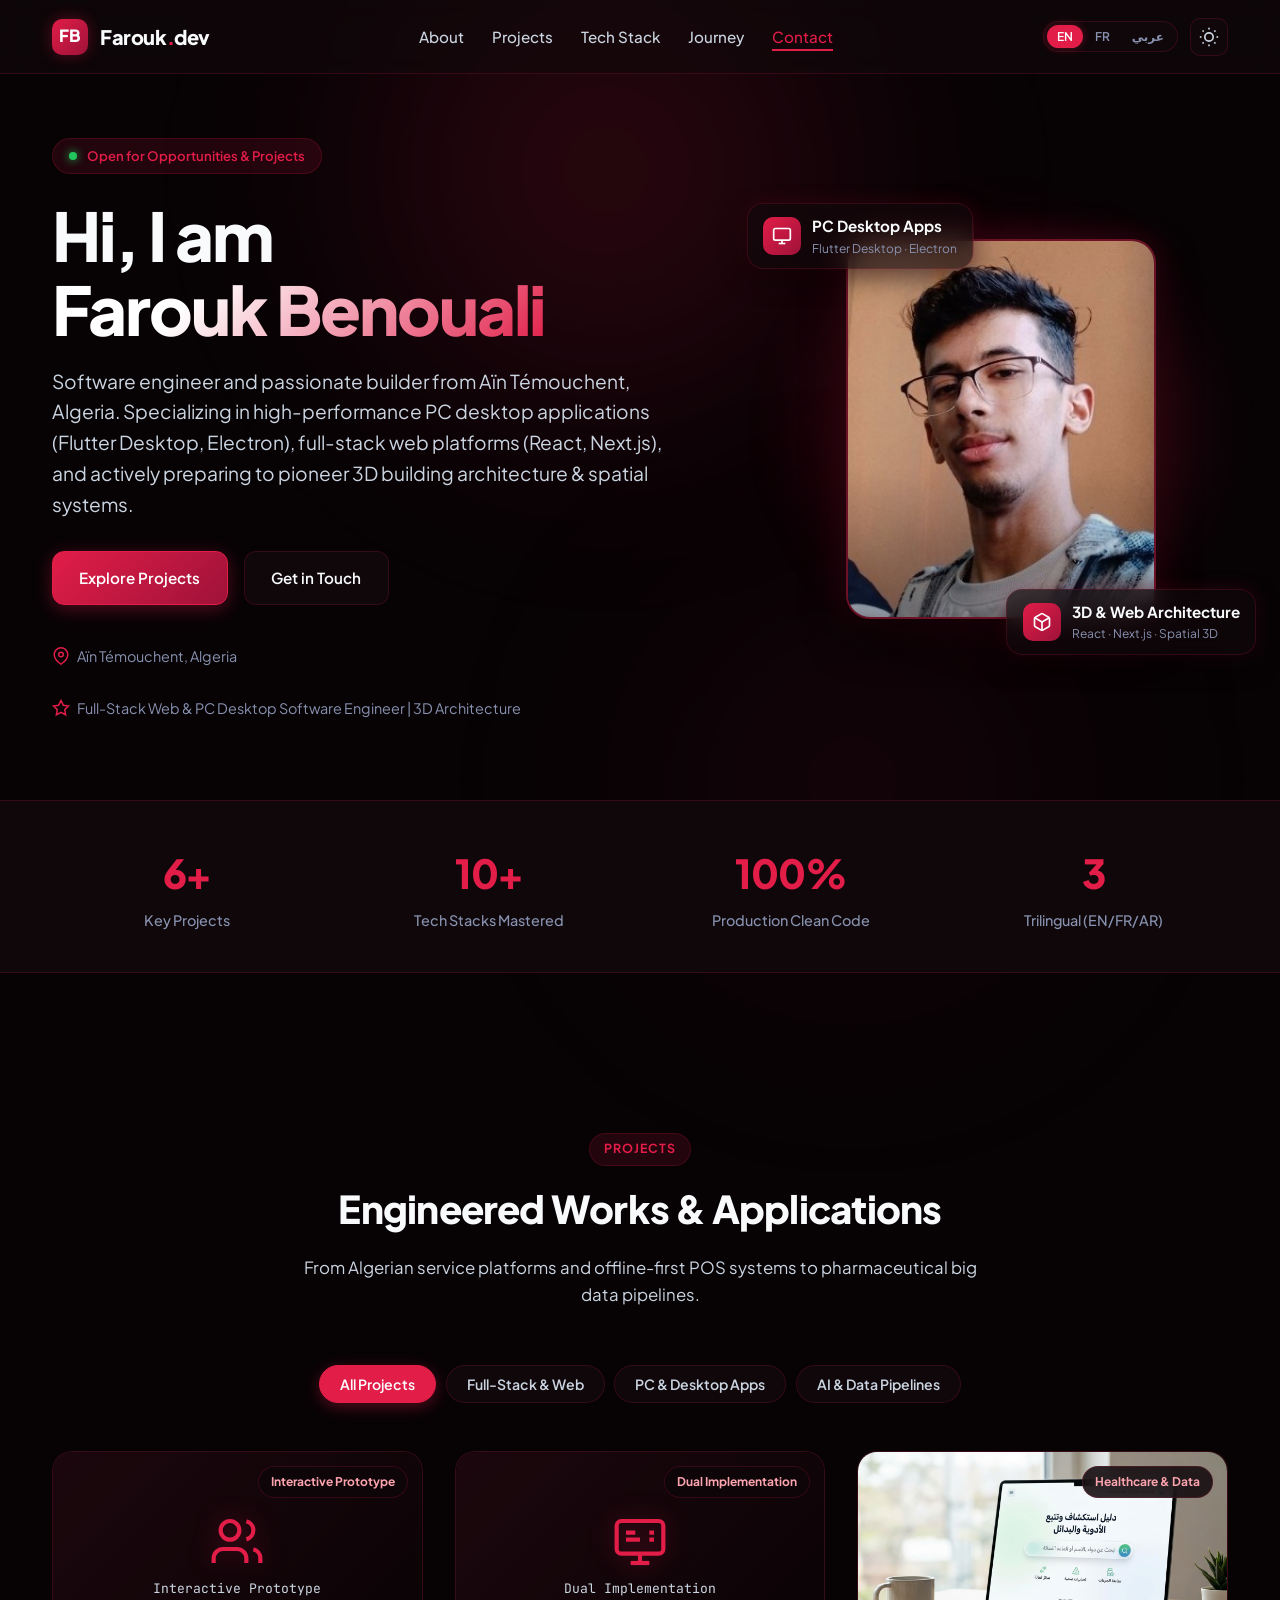
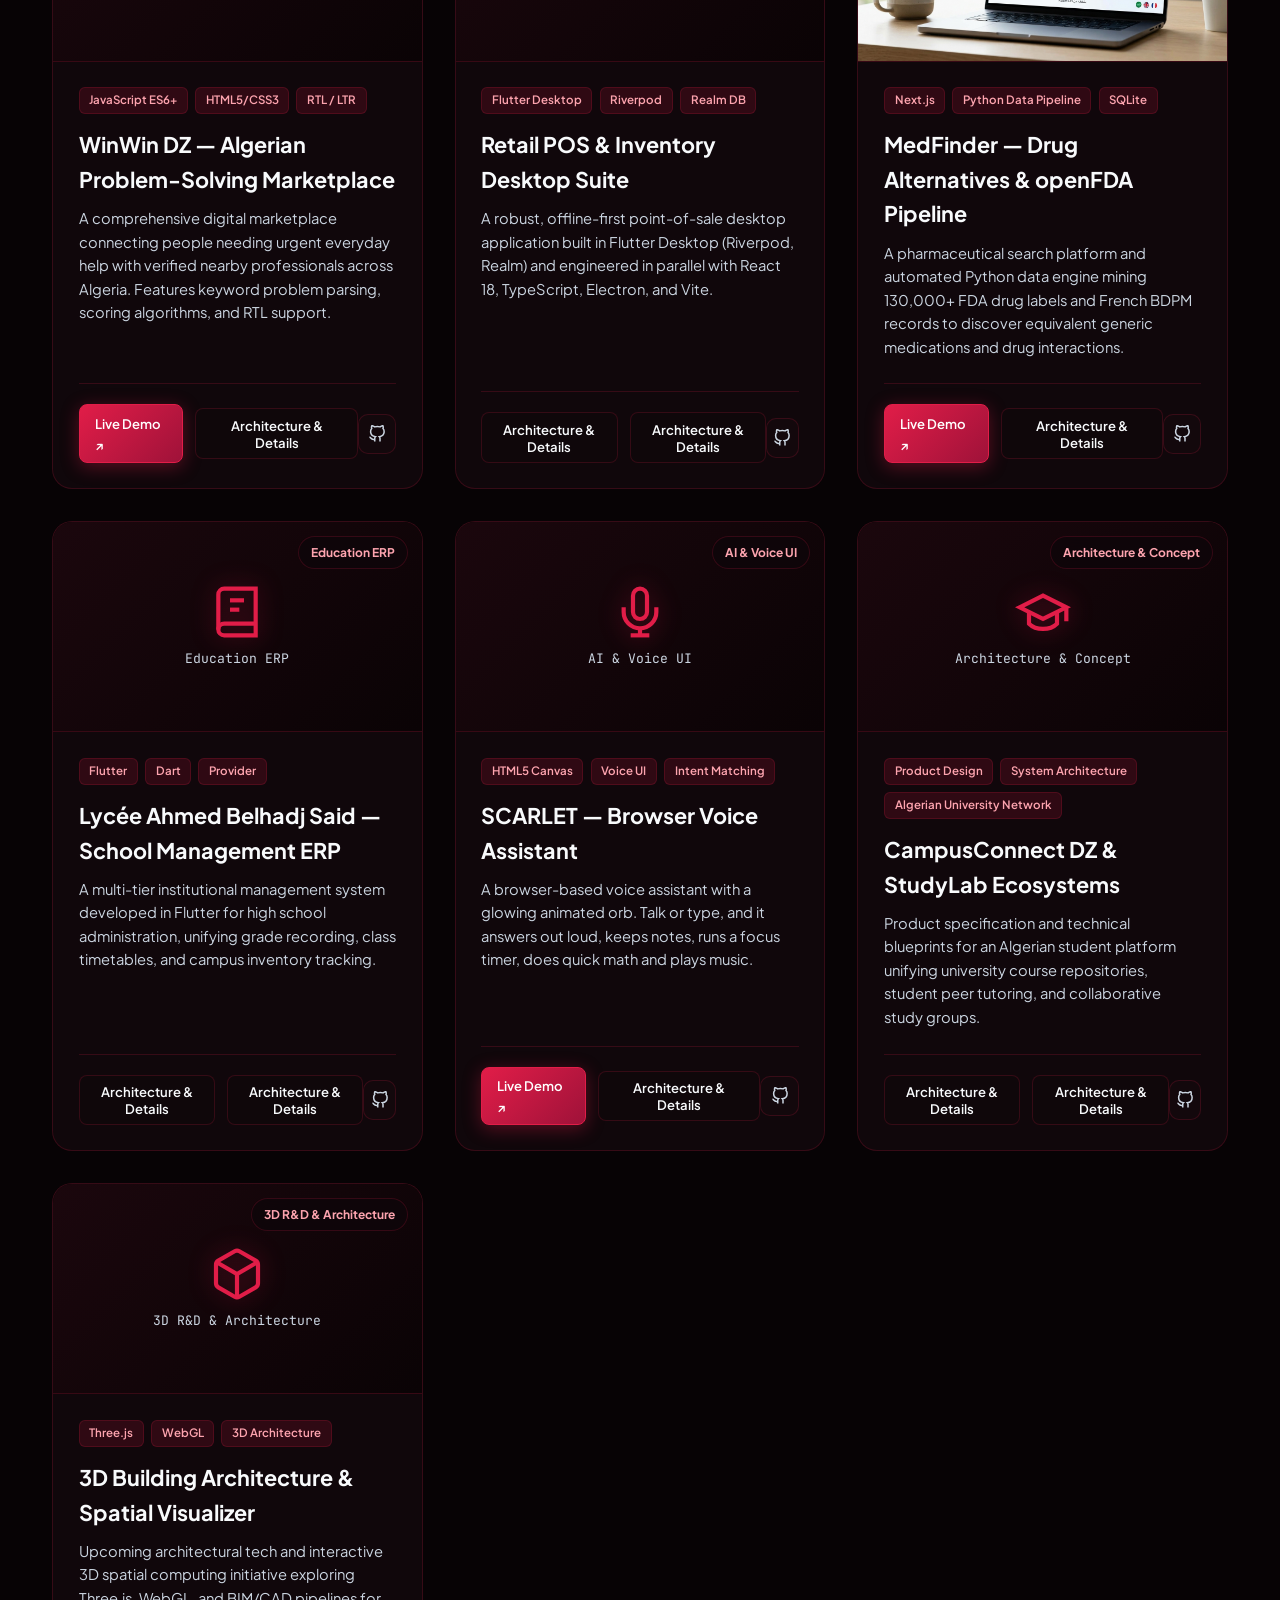
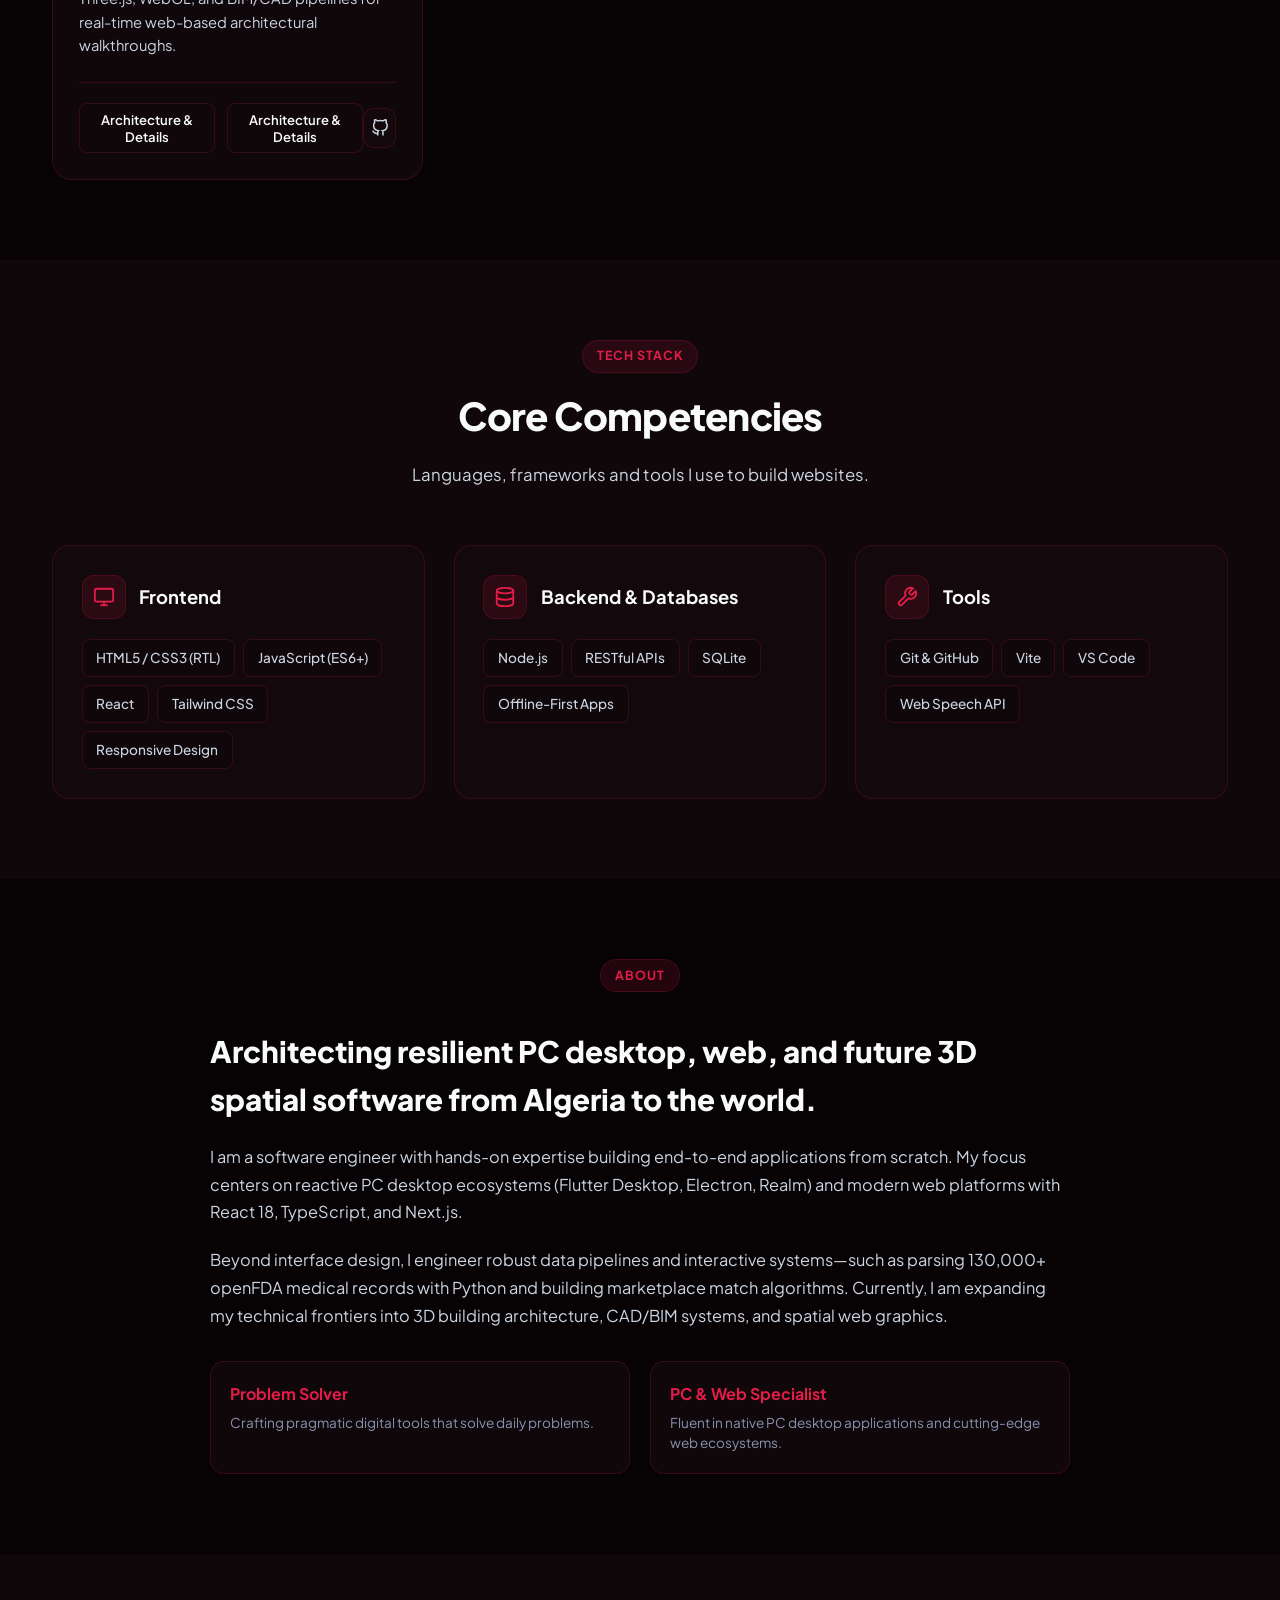
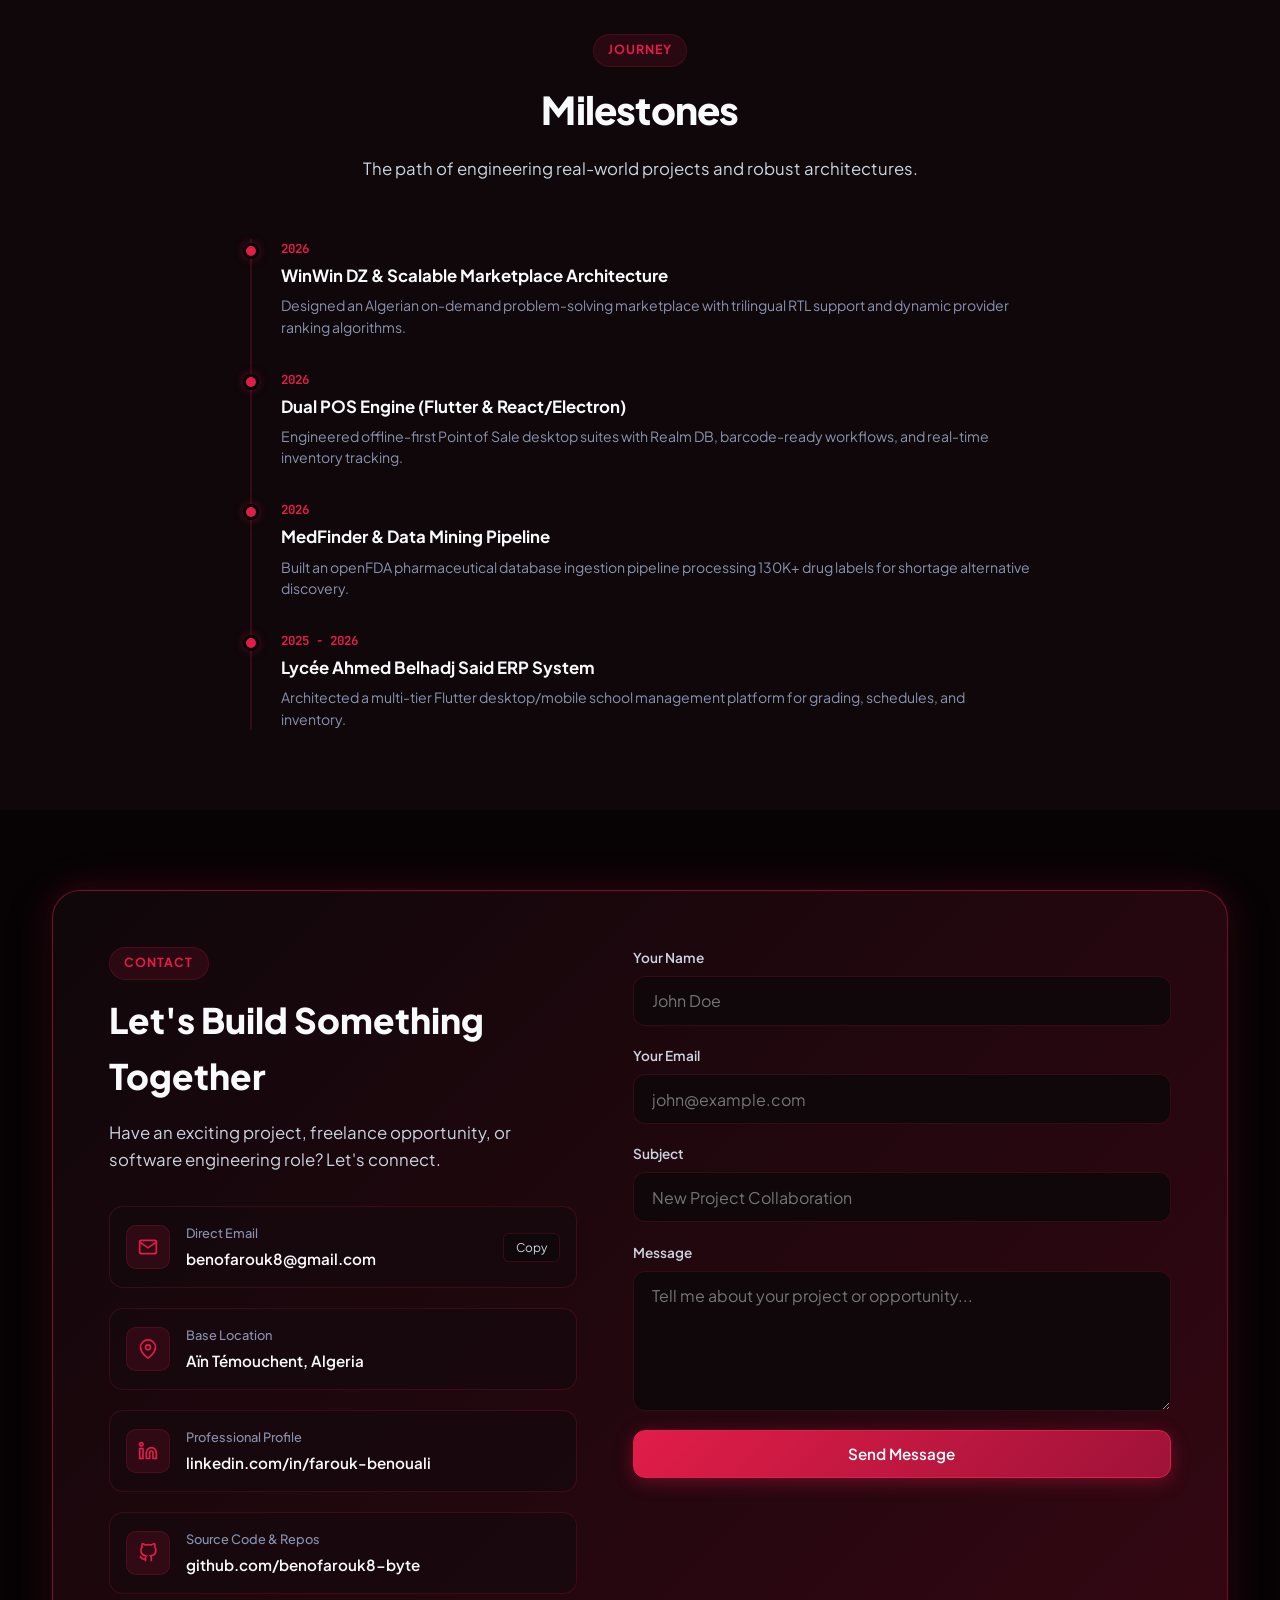
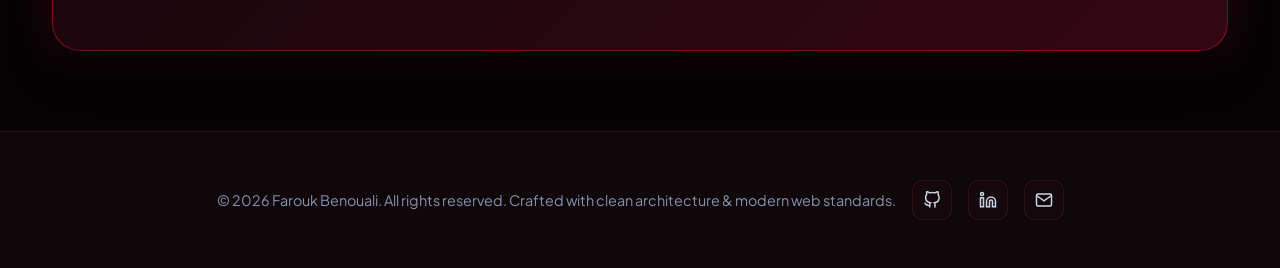
==== index.html @ 37d9459a "first commit" ====
<!DOCTYPE html>
<html lang="en" dir="ltr" data-theme="dark">
<head>
  <meta charset="UTF-8">
  <meta name="viewport" content="width=device-width, initial-scale=1.0">
  <title>Farouk Benouali | Full-Stack Web & PC Desktop Software Engineer</title>
  <meta name="description" content="Portfolio of Farouk Benouali - Full-Stack Web Developer & PC Desktop Software Engineer from Aïn Témouchent, Algeria. Specializing in Web platforms, PC Desktop Applications, and 3D Building Architecture.">
  <meta name="keywords" content="Farouk Benouali, Software Engineer, Web Developer, Desktop Apps, 3D Architecture, React, Next.js, Flutter Desktop, Algeria, Portfolio">
  <meta name="author" content="Farouk Benouali">
  
  <!-- Favicon -->
  <link rel="icon" href="data:image/svg+xml,<svg xmlns='http://www.w3.org/2000/svg' viewBox='0 0 100 100'><rect width='100' height='100' rx='25' fill='%23e11d48'/><text x='50%' y='62%' font-size='50' font-weight='800' fill='white' text-anchor='middle' font-family='sans-serif'>FB</text></svg>">
  
  <!-- CSS Stylesheet -->
  <link rel="stylesheet" href="styles.css">
</head>
<body>

  <!-- Navigation Header -->
  <header class="header">
    <div class="container nav-container">
      <a href="#" class="logo" aria-label="Farouk Benouali Home">
        <span class="logo-badge">FB</span>
        <span class="logo-name">Farouk<span>.</span>dev</span>
      </a>

      <!-- Desktop & Mobile Navigation Links -->
      <nav>
        <ul class="nav-links" id="navLinks">
          <li><a href="#about" class="nav-link" data-i18n="navAbout">About</a></li>
          <li><a href="#projects" class="nav-link" data-i18n="navProjects">Projects</a></li>
          <li><a href="#skills" class="nav-link" data-i18n="navSkills">Tech Stack</a></li>
          <li><a href="#timeline" class="nav-link" data-i18n="navTimeline">Journey</a></li>
          <li><a href="#contact" class="nav-link" data-i18n="navContact">Contact</a></li>
        </ul>
      </nav>

      <!-- Language & Theme Controls -->
      <div class="header-controls">
        <!-- Language Selector -->
        <div class="lang-selector" aria-label="Select Language">
          <button class="lang-btn active" data-lang="en">EN</button>
          <button class="lang-btn" data-lang="fr">FR</button>
          <button class="lang-btn" data-lang="ar">عربي</button>
        </div>

        <!-- Dark / Light Theme Toggle -->
        <button class="theme-toggle-btn" id="themeToggleBtn" aria-label="Toggle Theme" title="Toggle Dark/Light Mode">
          <!-- Populated by JS -->
        </button>

        <!-- Mobile Menu Toggle Button -->
        <button class="mobile-menu-btn" id="mobileMenuBtn" aria-label="Open Mobile Menu">
          <span></span>
          <span></span>
          <span></span>
        </button>
      </div>
    </div>
  </header>

  <!-- Hero Section -->
  <section class="hero-section" id="hero">
    <div class="container hero-grid">
      <!-- Left Content -->
      <div class="hero-content">
        <div class="hero-badge-container">
          <span class="pulse-dot"></span>
          <span data-i18n="openToWork">Open for Opportunities & Projects</span>
        </div>

        <h1 class="hero-title">
          <span data-i18n="heroGreeting">Hi, I am</span><br>
          <span class="gradient-text">Farouk Benouali</span>
        </h1>

        <p class="hero-subtitle" data-i18n="heroDescription">
          Software engineer and passionate builder from Aïn Témouchent, Algeria. Specializing in high-performance Flutter desktop/mobile applications, full-stack React/Next.js systems, and data-driven solutions.
        </p>

        <div class="hero-actions">
          <a href="#projects" class="btn btn-primary" data-i18n="exploreProjects">
            Explore Projects
            <svg width="18" height="18" viewBox="0 0 24 24" fill="none" stroke="currentColor" stroke-width="2"><line x1="5" y1="12" x2="19" y2="12"></line><polyline points="12 5 19 12 12 19"></polyline></svg>
          </a>
          <a href="#contact" class="btn btn-secondary" data-i18n="getInTouch">
            Get in Touch
          </a>
        </div>

        <div class="hero-meta">
          <div class="meta-item">
            <svg width="18" height="18" viewBox="0 0 24 24" fill="none" stroke="currentColor" stroke-width="2"><path d="M21 10c0 7-9 13-9 13s-9-6-9-13a9 9 0 0 1 18 0z"></path><circle cx="12" cy="10" r="3"></circle></svg>
            <span data-i18n="location">Aïn Témouchent, Algeria</span>
          </div>
          <div class="meta-item">
            <svg width="18" height="18" viewBox="0 0 24 24" fill="none" stroke="currentColor" stroke-width="2"><polygon points="12 2 15.09 8.26 22 9.27 17 14.14 18.18 21.02 12 17.77 5.82 21.02 7 14.14 2 9.27 8.91 8.26 12 2"></polygon></svg>
            <span data-i18n="roleTitle">Full-Stack & Flutter Software Developer</span>
          </div>
        </div>
      </div>

      <!-- Right Visual (Portrait & Floating Badges) -->
      <div class="hero-visual">
        <div class="photo-glow"></div>
        <div class="photo-wrapper">
          <img src="assets/farouk.jpg" alt="Farouk Benouali" width="320" height="400">
        </div>

        <!-- Floating Badge Top -->
        <div class="floating-badge badge-top">
          <div class="badge-icon">
            <svg width="20" height="20" viewBox="0 0 24 24" fill="none" stroke="currentColor" stroke-width="2"><rect x="2" y="3" width="20" height="14" rx="2"/><line x1="8" y1="21" x2="16" y2="21"/><line x1="12" y1="17" x2="12" y2="21"/></svg>
          </div>
          <div class="badge-info">
            <h4>PC Desktop Apps</h4>
            <p>Flutter Desktop · Electron</p>
          </div>
        </div>

        <!-- Floating Badge Bottom -->
        <div class="floating-badge badge-bottom">
          <div class="badge-icon">
            <svg width="20" height="20" viewBox="0 0 24 24" fill="none" stroke="currentColor" stroke-width="2"><path d="M21 16V8a2 2 0 0 0-1-1.73l-7-4a2 2 0 0 0-2 0l-7 4A2 2 0 0 0 3 8v8a2 2 0 0 0 1 1.73l7 4a2 2 0 0 0 2 0l7-4A2 2 0 0 0 21 16z"></path><polyline points="3.27 6.96 12 12.01 20.73 6.96"></polyline><line x1="12" y1="22.08" x2="12" y2="12"></line></svg>
          </div>
          <div class="badge-info">
            <h4>3D & Web Architecture</h4>
            <p>React · Next.js · Spatial 3D</p>
          </div>
        </div>
      </div>
    </div>
  </section>

  <!-- Key Metrics / Stats Strip -->
  <section class="stats-section">
    <div class="container stats-grid">
      <div class="stat-item">
        <h3>6+</h3>
        <p data-i18n="statsProjects">Key Projects</p>
      </div>
      <div class="stat-item">
        <h3>10+</h3>
        <p data-i18n="statsStack">Tech Stacks Mastered</p>
      </div>
      <div class="stat-item">
        <h3>100%</h3>
        <p data-i18n="statsCode">Production Clean Code</p>
      </div>
      <div class="stat-item">
        <h3>3</h3>
        <p data-i18n="statsLang">Trilingual (EN/FR/AR)</p>
      </div>
    </div>
  </section>

  <!-- Featured Projects Section -->
  <section class="section" id="projects">
    <div class="container">
      <div class="section-header">
        <span class="section-tag" data-i18n="navProjects">Projects</span>
        <h2 class="section-title">Engineered Works & Applications</h2>
        <p class="section-desc">From Algerian service platforms and offline-first POS systems to pharmaceutical big data pipelines.</p>
      </div>

      <!-- Filter Controls -->
      <div class="projects-filter-bar">
        <button class="filter-btn active" data-filter="all" data-i18n="filterAll">All Projects</button>
        <button class="filter-btn" data-filter="fullstack" data-i18n="filterFullStack">Full-Stack & Web</button>
        <button class="filter-btn" data-filter="flutter" data-i18n="filterFlutter">PC & Desktop Apps</button>
        <button class="filter-btn" data-filter="data" data-i18n="filterDataAI">AI & Data Pipelines</button>
      </div>

      <!-- Projects Grid (Injected via JS) -->
      <div class="projects-grid" id="projectsContainer">
        <!-- Rendered by script.js -->
      </div>
    </div>
  </section>

  <!-- Core Competencies & Skills -->
  <section class="section" id="skills" style="background: var(--bg-surface);">
    <div class="container">
      <div class="section-header">
        <span class="section-tag" data-i18n="navSkills">Tech Stack</span>
        <h2 class="section-title" data-i18n="skillsTitle">Core Competencies</h2>
        <p class="section-desc" data-i18n="skillsSubtitle">Technologies, frameworks, and architecture patterns I work with daily.</p>
      </div>

      <div class="skills-grid">
        <!-- Category 1: Frontend & 3D Web -->
        <div class="skill-category-card">
          <div class="skill-cat-header">
            <div class="skill-cat-icon">
              <svg width="22" height="22" viewBox="0 0 24 24" fill="none" stroke="currentColor" stroke-width="2"><rect x="2" y="3" width="20" height="14" rx="2"/><line x1="8" y1="21" x2="16" y2="21"/><line x1="12" y1="17" x2="12" y2="21"/></svg>
            </div>
            <h3 class="skill-cat-title" data-i18n="catFrontend">Frontend</h3>
          </div>
          <div class="skill-list">
            <span class="skill-pill">HTML5 / CSS3 (RTL)</span>
            <span class="skill-pill">JavaScript (ES6+)</span>
            <span class="skill-pill">React</span>
            <span class="skill-pill">Tailwind CSS</span>
            <span class="skill-pill">Responsive Design</span>
          </div>
        </div>

        <!-- Category 2: Backend & Databases -->
        <div class="skill-category-card">
          <div class="skill-cat-header">
            <div class="skill-cat-icon">
              <svg width="22" height="22" viewBox="0 0 24 24" fill="none" stroke="currentColor" stroke-width="2"><ellipse cx="12" cy="5" rx="9" ry="3"/><path d="M21 12c0 1.66-4 3-9 3s-9-1.34-9-3"/><path d="M3 5v14c0 1.66 4 3 9 3s9-1.34 9-3V5"/></svg>
            </div>
            <h3 class="skill-cat-title" data-i18n="catBackend">Backend & Databases</h3>
          </div>
          <div class="skill-list">
            <span class="skill-pill">Node.js</span>
            <span class="skill-pill">RESTful APIs</span>
            <span class="skill-pill">SQLite</span>
            <span class="skill-pill">Offline-First Apps</span>
          </div>
        </div>

        <!-- Category 4: Tools & Engineering -->
        <div class="skill-category-card">
          <div class="skill-cat-header">
            <div class="skill-cat-icon">
              <svg width="22" height="22" viewBox="0 0 24 24" fill="none" stroke="currentColor" stroke-width="2"><path d="M14.7 6.3a1 1 0 0 0 0 1.4l1.6 1.6a1 1 0 0 0 1.4 0l3.77-3.77a6 6 0 0 1-7.94 7.94l-6.91 6.91a2.12 2.12 0 0 1-3-3l6.91-6.91a6 6 0 0 1 7.94-7.94l-3.76 3.76z"/></svg>
            </div>
            <h3 class="skill-cat-title" data-i18n="catTools">Tools & DevOps</h3>
          </div>
          <div class="skill-list">
            <span class="skill-pill">Git & GitHub</span>
            <span class="skill-pill">Vite</span>
            <span class="skill-pill">VS Code</span>
            <span class="skill-pill">Web Speech API</span>
          </div>
        </div>
      </div>
    </div>
  </section>

  <!-- Journey / Timeline Section -->
  <section class="section" id="about">
    <div class="container">
      <div class="section-header">
        <span class="section-tag" data-i18n="navAbout">About</span>
      </div>
      <div class="about-text about-solo">
          <h3 data-i18n="aboutHeading">Architecting resilient desktop, mobile, and web software from Algeria to the world.</h3>
          <p data-i18n="aboutP1">
            I am a software engineer with hands-on expertise building end-to-end applications from scratch. My work spans reactive mobile and desktop ecosystems in Flutter (Riverpod, Sqflite, Realm) to modern web platforms with React 18, TypeScript, Electron, and Next.js.
          </p>
          <p data-i18n="aboutP2">
            Beyond interface design, I engineer data pipelines—such as parsing 130,000+ openFDA medical records with Python and building custom algorithmic match-scoring systems for marketplace platforms like WinWin DZ.
          </p>
          <div class="about-highlights">
            <div class="highlight-box">
              <h4 data-i18n="aboutH1Title">Problem Solver</h4>
              <p data-i18n="aboutH1Desc">Crafting pragmatic digital tools that solve daily problems.</p>
            </div>
            <div class="highlight-box">
              <h4 data-i18n="aboutH2Title">Dual-Engine Mindset</h4>
              <p data-i18n="aboutH2Desc">Fluent in both native Flutter desktop apps and web ecosystems.</p>
            </div>
          </div>
        </div>
    </div>
  </section>

  <section class="section" id="timeline" style="background: var(--bg-surface);">
    <div class="container">
      <div class="section-header">
        <span class="section-tag" data-i18n="navTimeline">Journey</span>
        <h2 class="section-title" data-i18n="timelineTitle">Milestones & Projects</h2>
        <p class="section-desc" data-i18n="timelineSubtitle">The path of engineering real-world projects and robust architectures.</p>
      </div>
      <div class="timeline">
          <div class="timeline-item">
            <div class="timeline-dot"></div>
            <div class="timeline-year" data-i18n="t1Year">2026</div>
            <h4 class="timeline-title" data-i18n="t1Title">WinWin DZ & Scalable Marketplace Architecture</h4>
            <p class="timeline-desc" data-i18n="t1Desc">Designed an Algerian on-demand problem-solving marketplace with trilingual RTL support and dynamic provider ranking algorithms.</p>
          </div>

          <div class="timeline-item">
            <div class="timeline-dot"></div>
            <div class="timeline-year" data-i18n="t2Year">2026</div>
            <h4 class="timeline-title" data-i18n="t2Title">Dual POS Engine (Flutter & React/Electron)</h4>
            <p class="timeline-desc" data-i18n="t2Desc">Engineered offline-first Point of Sale desktop suites with Realm DB, barcode-ready workflows, and real-time inventory tracking.</p>
          </div>

          <div class="timeline-item">
            <div class="timeline-dot"></div>
            <div class="timeline-year" data-i18n="t3Year">2026</div>
            <h4 class="timeline-title" data-i18n="t3Title">MedFinder & Data Mining Pipeline</h4>
            <p class="timeline-desc" data-i18n="t3Desc">Built an openFDA pharmaceutical database ingestion pipeline processing 130K+ drug labels for shortage alternative discovery.</p>
          </div>

          <div class="timeline-item">
            <div class="timeline-dot"></div>
            <div class="timeline-year" data-i18n="t4Year">2025 - 2026</div>
            <h4 class="timeline-title" data-i18n="t4Title">Lycée Ahmed Belhadj Said ERP System</h4>
            <p class="timeline-desc" data-i18n="t4Desc">Architected a multi-tier Flutter desktop/mobile school management platform for grading, schedules, and inventory.</p>
          </div>
        </div>
    </div>
  </section>

  <!-- Contact Section -->
  <section class="section" id="contact">
    <div class="container">
      <div class="contact-card">
        <!-- Contact Info Left -->
        <div class="contact-info">
          <span class="section-tag" data-i18n="navContact">Contact</span>
          <h3 data-i18n="contactTitle">Let's Build Something Together</h3>
          <p data-i18n="contactSubtitle">Have an exciting project, freelance opportunity, or software engineering role? Let's connect.</p>

          <div class="contact-methods">
            <!-- Email -->
            <div class="contact-method-item">
              <div class="contact-icon">
                <svg width="20" height="20" viewBox="0 0 24 24" fill="none" stroke="currentColor" stroke-width="2"><path d="M4 4h16c1.1 0 2 .9 2 2v12c0 1.1-.9 2-2 2H4c-1.1 0-2-.9-2-2V6c0-1.1.9-2 2-2z"></path><polyline points="22,6 12,13 2,6"></polyline></svg>
              </div>
              <div class="contact-detail">
                <h5 data-i18n="contactEmailLabel">Direct Email</h5>
                <a href="mailto:benofarouk8@gmail.com">benofarouk8@gmail.com</a>
              </div>
              <button class="copy-btn" onclick="copyToClipboard('benofarouk8@gmail.com')" data-i18n="copyBtn">Copy</button>
            </div>

            <!-- Location -->
            <div class="contact-method-item">
              <div class="contact-icon">
                <svg width="20" height="20" viewBox="0 0 24 24" fill="none" stroke="currentColor" stroke-width="2"><path d="M21 10c0 7-9 13-9 13s-9-6-9-13a9 9 0 0 1 18 0z"></path><circle cx="12" cy="10" r="3"></circle></svg>
              </div>
              <div class="contact-detail">
                <h5 data-i18n="contactLocationLabel">Base Location</h5>
                <span data-i18n="location">Aïn Témouchent, Algeria</span>
              </div>
            </div>

            <!-- LinkedIn -->
            <div class="contact-method-item">
              <div class="contact-icon">
                <svg width="20" height="20" viewBox="0 0 24 24" fill="none" stroke="currentColor" stroke-width="2"><path d="M16 8a6 6 0 0 1 6 6v7h-4v-7a2 2 0 0 0-2-2 2 2 0 0 0-2 2v7h-4v-7a6 6 0 0 1 6-6z"></path><rect x="2" y="9" width="4" height="12"></rect><circle cx="4" cy="4" r="2"></circle></svg>
              </div>
              <div class="contact-detail">
                <h5 data-i18n="contactLinkedInLabel">Professional Profile</h5>
                <a href="https://www.linkedin.com/in/farouk-benouali-151a0231b/" target="_blank" rel="noopener noreferrer">linkedin.com/in/farouk-benouali</a>
              </div>
            </div>

            <!-- GitHub -->
            <div class="contact-method-item">
              <div class="contact-icon">
                <svg width="20" height="20" viewBox="0 0 24 24" fill="none" stroke="currentColor" stroke-width="2"><path d="M9 19c-5 1.5-5-2.5-7-3m14 6v-3.87a3.37 3.37 0 0 0-.94-2.61c3.14-.35 6.44-1.54 6.44-7A5.44 5.44 0 0 0 20 4.77 5.07 5.07 0 0 0 19.91 1S18.73.65 16 2.48a13.38 13.38 0 0 0-7 0C6.27.65 5.09 1 5.09 1A5.07 5.07 0 0 0 5 4.77a5.44 5.44 0 0 0-1.5 3.78c0 5.42 3.3 6.61 6.44 7A3.37 3.37 0 0 0 9 18.13V22"></path></svg>
              </div>
              <div class="contact-detail">
                <h5 data-i18n="contactGitHubLabel">Source Code & Repos</h5>
                <a href="https://github.com/benofarouk8-byte" target="_blank" rel="noopener noreferrer">github.com/benofarouk8-byte</a>
              </div>
            </div>
          </div>
        </div>

        <!-- Contact Form Right -->
        <form class="contact-form" id="contactForm">
          <div class="form-group">
            <label for="nameInput" data-i18n="formName">Your Name</label>
            <input type="text" id="nameInput" class="form-control" placeholder="John Doe" required>
          </div>
          <div class="form-group">
            <label for="emailInput" data-i18n="formEmail">Your Email</label>
            <input type="email" id="emailInput" class="form-control" placeholder="john@example.com" required>
          </div>
          <div class="form-group">
            <label for="subjectInput" data-i18n="formSubject">Subject</label>
            <input type="text" id="subjectInput" class="form-control" placeholder="New Project Collaboration" required>
          </div>
          <div class="form-group">
            <label for="messageInput" data-i18n="formMessage">Message</label>
            <textarea id="messageInput" class="form-control" placeholder="Tell me about your project or opportunity..." required></textarea>
          </div>
          <button type="submit" class="btn btn-primary" data-i18n="formSend">Send Message</button>
          <p class="form-note" id="formNote" role="status" hidden></p>
        </form>
      </div>
    </div>
  </section>

  <!-- Footer -->
  <footer class="footer">
    <div class="container footer-content">
      <p>© 2026 Farouk Benouali. All rights reserved. Crafted with clean architecture & modern web standards.</p>
      <div class="footer-socials">
        <a href="https://github.com/benofarouk8-byte" target="_blank" rel="noopener noreferrer" class="social-link" title="GitHub">
          <svg width="18" height="18" viewBox="0 0 24 24" fill="none" stroke="currentColor" stroke-width="2"><path d="M9 19c-5 1.5-5-2.5-7-3m14 6v-3.87a3.37 3.37 0 0 0-.94-2.61c3.14-.35 6.44-1.54 6.44-7A5.44 5.44 0 0 0 20 4.77 5.07 5.07 0 0 0 19.91 1S18.73.65 16 2.48a13.38 13.38 0 0 0-7 0C6.27.65 5.09 1 5.09 1A5.07 5.07 0 0 0 5 4.77a5.44 5.44 0 0 0-1.5 3.78c0 5.42 3.3 6.61 6.44 7A3.37 3.37 0 0 0 9 18.13V22"></path></svg>
        </a>
        <a href="https://www.linkedin.com/in/farouk-benouali-151a0231b/" target="_blank" rel="noopener noreferrer" class="social-link" title="LinkedIn">
          <svg width="18" height="18" viewBox="0 0 24 24" fill="none" stroke="currentColor" stroke-width="2"><path d="M16 8a6 6 0 0 1 6 6v7h-4v-7a2 2 0 0 0-2-2 2 2 0 0 0-2 2v7h-4v-7a6 6 0 0 1 6-6z"></path><rect x="2" y="9" width="4" height="12"></rect><circle cx="4" cy="4" r="2"></circle></svg>
        </a>
        <a href="mailto:benofarouk8@gmail.com" class="social-link" title="Email Farouk">
          <svg width="18" height="18" viewBox="0 0 24 24" fill="none" stroke="currentColor" stroke-width="2"><path d="M4 4h16c1.1 0 2 .9 2 2v12c0 1.1-.9 2-2 2H4c-1.1 0-2-.9-2-2V6c0-1.1.9-2 2-2z"></path><polyline points="22,6 12,13 2,6"></polyline></svg>
        </a>
      </div>
    </div>
  </footer>

  <!-- Project Details Modal Dialog -->
  <div class="modal-overlay" id="projectModal" role="dialog" aria-modal="true" aria-labelledby="modalProjectTitle">
    <div class="modal-card">
      <button class="modal-close-btn" id="modalCloseBtn" aria-label="Close dialog">
        <svg width="18" height="18" viewBox="0 0 24 24" fill="none" stroke="currentColor" stroke-width="2.5"><line x1="18" y1="6" x2="6" y2="18"></line><line x1="6" y1="6" x2="18" y2="18"></line></svg>
      </button>
      <div class="modal-content" id="modalBody">
        <!-- Injected via script.js -->
      </div>
    </div>
  </div>

  <!-- Toast Notification -->
  <div class="toast-notice" id="toastNotice" role="alert">
    <svg width="18" height="18" viewBox="0 0 24 24" fill="none" stroke="currentColor" stroke-width="2"><polyline points="20 6 9 17 4 12"/></svg>
    <span>Email copied to clipboard!</span>
  </div>

  <!-- JavaScript -->
  <script src="script.js"></script>
</body>
</html>
---- styles.css ----
/* ==========================================================================
   FAROUK BENOUALI - PORTFOLIO STYLES
   Theme: Obsidian Black & Deep Crimson Red with Light/Dark Mode & RTL Support
   ========================================================================== */

@import url('https://fonts.googleapis.com/css2?family=Cairo:wght@400;600;700;800;900&family=Plus+Jakarta+Sans:wght@300;400;500;600;700;800&family=JetBrains+Mono:wght@400;500;600&display=swap');

:root {
  /* Dark Theme (Default) */
  --bg-base: #070305;
  --bg-surface: #0f070a;
  --bg-card: rgba(22, 10, 15, 0.72);
  --bg-card-hover: rgba(32, 14, 21, 0.88);
  --bg-glass: rgba(18, 8, 12, 0.65);
  
  --primary-red: #e11d48;        /* Vivid crimson red */
  --deep-red: #9f1239;           /* Deep scarlet */
  --dark-red: #500719;           /* Shadow wine */
  --crimson-glow: rgba(225, 29, 72, 0.35);
  --crimson-subtle: rgba(225, 29, 72, 0.12);
  
  --border-subtle: rgba(225, 29, 72, 0.18);
  --border-hover: rgba(225, 29, 72, 0.45);
  --border-active: #e11d48;
  
  --text-main: #f8fafc;
  --text-sub: #cbd5e1;
  --text-muted: #8892b0;
  
  --badge-bg: rgba(225, 29, 72, 0.15);
  --badge-text: #fda4af;
  
  --shadow-sm: 0 4px 12px rgba(0, 0, 0, 0.4);
  --shadow-md: 0 10px 25px rgba(0, 0, 0, 0.5), 0 0 20px rgba(225, 29, 72, 0.15);
  --shadow-lg: 0 20px 40px rgba(0, 0, 0, 0.7), 0 0 35px rgba(225, 29, 72, 0.25);
  
  --font-sans: 'Plus Jakarta Sans', system-ui, -apple-system, sans-serif;
  --font-arabic: 'Cairo', system-ui, -apple-system, sans-serif;
  --font-mono: 'JetBrains Mono', monospace;

  --nav-height: 74px;
  --transition-smooth: all 0.3s cubic-bezier(0.16, 1, 0.3, 1);
}

[data-theme="light"] {
  --bg-base: #faf5f6;
  --bg-surface: #f1e4e8;
  --bg-card: #ffffff;
  --bg-card-hover: #fff8f9;
  --bg-glass: rgba(255, 255, 255, 0.85);
  
  --primary-red: #be123c;
  --deep-red: #881337;
  --dark-red: #4c0519;
  --crimson-glow: rgba(190, 18, 60, 0.2);
  --crimson-subtle: rgba(190, 18, 60, 0.08);
  
  --border-subtle: rgba(190, 18, 60, 0.15);
  --border-hover: rgba(190, 18, 60, 0.35);
  --border-active: #be123c;
  
  --text-main: #0f172a;
  --text-sub: #334155;
  --text-muted: #64748b;
  
  --badge-bg: rgba(190, 18, 60, 0.1);
  --badge-text: #9f1239;
  
  --shadow-sm: 0 4px 12px rgba(190, 18, 60, 0.06);
  --shadow-md: 0 10px 25px rgba(190, 18, 60, 0.1), 0 0 15px rgba(190, 18, 60, 0.08);
  --shadow-lg: 0 20px 40px rgba(190, 18, 60, 0.15);
}

/* ==========================================================================
   GLOBAL RESET & BASE
   ========================================================================== */

*, *::before, *::after {
  box-sizing: border-box;
  margin: 0;
  padding: 0;
}

html {
  scroll-behavior: smooth;
  font-size: 16px;
}

body {
  font-family: var(--font-sans);
  background-color: var(--bg-base);
  color: var(--text-main);
  line-height: 1.6;
  min-height: 100vh;
  overflow-x: hidden;
  transition: background-color 0.35s ease, color 0.35s ease;
  position: relative;
}

/* RTL Typography Adjustment */
[dir="rtl"] body {
  font-family: var(--font-arabic);
}

/* Subtle Crimson Ambient Mesh */
body::before {
  content: "";
  position: fixed;
  top: -20%;
  left: 20%;
  width: 700px;
  height: 700px;
  background: radial-gradient(circle, var(--crimson-glow) 0%, transparent 70%);
  filter: blur(100px);
  z-index: -1;
  pointer-events: none;
  opacity: 0.6;
}

body::after {
  content: "";
  position: fixed;
  bottom: -20%;
  right: 10%;
  width: 600px;
  height: 600px;
  background: radial-gradient(circle, rgba(159, 18, 57, 0.25) 0%, transparent 70%);
  filter: blur(110px);
  z-index: -1;
  pointer-events: none;
  opacity: 0.5;
}

a {
  color: inherit;
  text-decoration: none;
}

button {
  font-family: inherit;
  cursor: pointer;
  border: none;
  background: none;
  outline: none;
}

img {
  max-width: 100%;
  display: block;
}

.container {
  max-width: 1240px;
  margin: 0 auto;
  padding: 0 1.5rem;
}

/* ==========================================================================
   HEADER & NAVBAR
   ========================================================================== */

.header {
  position: fixed;
  top: 0;
  left: 0;
  right: 0;
  height: var(--nav-height);
  background: var(--bg-glass);
  backdrop-filter: blur(16px);
  -webkit-backdrop-filter: blur(16px);
  border-bottom: 1px solid var(--border-subtle);
  z-index: 1000;
  display: flex;
  align-items: center;
  transition: var(--transition-smooth);
}

.header.scrolled {
  box-shadow: var(--shadow-sm);
  background: rgba(10, 4, 7, 0.88);
}
[data-theme="light"] .header.scrolled {
  background: rgba(255, 255, 255, 0.92);
}

.nav-container {
  display: flex;
  justify-content: space-between;
  align-items: center;
  width: 100%;
}

.logo {
  display: flex;
  align-items: center;
  gap: 0.75rem;
  font-weight: 800;
  font-size: 1.25rem;
  letter-spacing: -0.02em;
}

.logo-badge {
  display: inline-flex;
  align-items: center;
  justify-content: center;
  width: 36px;
  height: 36px;
  background: linear-gradient(135deg, var(--primary-red), var(--deep-red));
  color: #ffffff;
  border-radius: 10px;
  font-weight: 800;
  font-size: 1.05rem;
  box-shadow: 0 0 15px var(--crimson-glow);
}

.logo-name {
  color: var(--text-main);
}
.logo-name span {
  color: var(--primary-red);
}

.nav-links {
  display: flex;
  align-items: center;
  gap: 1.75rem;
  list-style: none;
}

.nav-link {
  color: var(--text-sub);
  font-size: 0.95rem;
  font-weight: 500;
  transition: color 0.2s ease;
  position: relative;
  padding: 0.35rem 0;
}

.nav-link:hover,
.nav-link.active {
  color: var(--primary-red);
}

.nav-link::after {
  content: "";
  position: absolute;
  bottom: 0;
  left: 0;
  width: 0;
  height: 2px;
  background: var(--primary-red);
  transition: width 0.3s ease;
}

.nav-link:hover::after,
.nav-link.active::after {
  width: 100%;
}

.header-controls {
  display: flex;
  align-items: center;
  gap: 0.75rem;
}

/* Language Switcher */
.lang-selector {
  display: flex;
  background: var(--bg-surface);
  border: 1px solid var(--border-subtle);
  border-radius: 9999px;
  padding: 3px;
  gap: 2px;
}

.lang-btn {
  padding: 4px 10px;
  border-radius: 9999px;
  font-size: 0.75rem;
  font-weight: 600;
  color: var(--text-muted);
  transition: var(--transition-smooth);
}

.lang-btn.active {
  background: var(--primary-red);
  color: #ffffff;
  box-shadow: 0 0 10px var(--crimson-glow);
}

/* Theme Toggle Button */
.theme-toggle-btn {
  width: 38px;
  height: 38px;
  border-radius: 10px;
  background: var(--bg-surface);
  border: 1px solid var(--border-subtle);
  display: flex;
  align-items: center;
  justify-content: center;
  color: var(--text-sub);
  transition: var(--transition-smooth);
}

.theme-toggle-btn:hover {
  border-color: var(--primary-red);
  color: var(--primary-red);
  transform: translateY(-1px);
}

/* Mobile Menu Toggle */
.mobile-menu-btn {
  display: none;
  flex-direction: column;
  gap: 5px;
  width: 38px;
  height: 38px;
  justify-content: center;
  align-items: center;
  border-radius: 8px;
  background: var(--bg-surface);
  border: 1px solid var(--border-subtle);
  color: var(--text-main);
}

.mobile-menu-btn span {
  width: 20px;
  height: 2px;
  background: var(--text-main);
  transition: var(--transition-smooth);
}

/* ==========================================================================
   HERO SECTION
   ========================================================================== */

.hero-section {
  padding-top: calc(var(--nav-height) + 4rem);
  padding-bottom: 5rem;
  position: relative;
}

.hero-grid {
  display: grid;
  grid-template-columns: 1.25fr 0.85fr;
  align-items: center;
  gap: 3.5rem;
}

.hero-badge-container {
  display: inline-flex;
  align-items: center;
  gap: 0.6rem;
  padding: 0.4rem 1rem;
  background: var(--crimson-subtle);
  border: 1px solid var(--border-subtle);
  border-radius: 9999px;
  font-size: 0.82rem;
  font-weight: 600;
  color: var(--primary-red);
  margin-bottom: 1.5rem;
}

.pulse-dot {
  width: 8px;
  height: 8px;
  border-radius: 50%;
  background-color: #22c55e;
  box-shadow: 0 0 10px #22c55e;
  animation: pulse-animation 2s infinite;
}

@keyframes pulse-animation {
  0% { transform: scale(0.95); box-shadow: 0 0 0 0 rgba(34, 197, 94, 0.7); }
  70% { transform: scale(1); box-shadow: 0 0 0 8px rgba(34, 197, 94, 0); }
  100% { transform: scale(0.95); box-shadow: 0 0 0 0 rgba(34, 197, 94, 0); }
}

.hero-title {
  font-size: clamp(2.5rem, 5.5vw, 4.2rem);
  font-weight: 800;
  line-height: 1.1;
  letter-spacing: -0.03em;
  margin-bottom: 1.25rem;
}

.hero-title .gradient-text {
  background: linear-gradient(135deg, #ffffff 30%, var(--primary-red) 100%);
  -webkit-background-clip: text;
  -webkit-text-fill-color: transparent;
}
[data-theme="light"] .hero-title .gradient-text {
  background: linear-gradient(135deg, #0f172a 30%, var(--primary-red) 100%);
  -webkit-background-clip: text;
  -webkit-text-fill-color: transparent;
}

.hero-title .accent-text {
  color: var(--primary-red);
}

.hero-subtitle {
  font-size: 1.2rem;
  color: var(--text-sub);
  margin-bottom: 2rem;
  max-width: 620px;
  line-height: 1.6;
}

.hero-actions {
  display: flex;
  align-items: center;
  flex-wrap: wrap;
  gap: 1rem;
  margin-bottom: 2.5rem;
}

.btn {
  display: inline-flex;
  align-items: center;
  justify-content: center;
  gap: 0.6rem;
  padding: 0.85rem 1.65rem;
  border-radius: 12px;
  font-weight: 600;
  font-size: 0.95rem;
  transition: var(--transition-smooth);
}

.btn-primary {
  background: linear-gradient(135deg, var(--primary-red), var(--deep-red));
  color: #ffffff;
  border: 1px solid var(--primary-red);
  box-shadow: 0 4px 18px var(--crimson-glow);
}

.btn-primary:hover {
  transform: translateY(-2px);
  box-shadow: 0 8px 25px var(--crimson-glow);
  background: linear-gradient(135deg, #f43f5e, var(--primary-red));
}

.btn-secondary {
  background: var(--bg-surface);
  color: var(--text-main);
  border: 1px solid var(--border-subtle);
}

.btn-secondary:hover {
  border-color: var(--primary-red);
  color: var(--primary-red);
  background: var(--bg-card);
  transform: translateY(-2px);
}

.hero-meta {
  display: flex;
  align-items: center;
  flex-wrap: wrap;
  gap: 1.8rem;
  font-size: 0.9rem;
  color: var(--text-muted);
}

.meta-item {
  display: flex;
  align-items: center;
  gap: 0.45rem;
}

.meta-item svg {
  color: var(--primary-red);
}

/* Hero Portrait Visual */
.hero-visual {
  position: relative;
  display: flex;
  justify-content: center;
  align-items: center;
  padding: 1.5rem;
}

.photo-wrapper {
  position: relative;
  width: 310px;
  height: 380px;
  border-radius: 24px;
  overflow: hidden;
  border: 2px solid var(--border-hover);
  box-shadow: var(--shadow-lg);
  background: var(--bg-surface);
  transition: var(--transition-smooth);
}

.photo-wrapper::before {
  content: "";
  position: absolute;
  inset: 0;
  background: linear-gradient(to top, rgba(7, 3, 5, 0.35) 0%, transparent 40%);
  z-index: 1;
  pointer-events: none;
}

.photo-wrapper img {
  width: 100%;
  height: 100%;
  object-fit: cover;
  object-position: center center;
  transition: transform 0.5s ease;
}

.photo-wrapper:hover img {
  transform: scale(1.03);
}

/* Ambient glow frame */
.photo-glow {
  position: absolute;
  inset: -10px;
  background: radial-gradient(circle at 50% 50%, var(--primary-red) 0%, transparent 70%);
  opacity: 0.45;
  filter: blur(28px);
  z-index: -1;
  border-radius: 36px;
  transition: var(--transition-smooth);
}

.hero-visual:hover .photo-glow {
  opacity: 0.65;
}

/* Floating Info Cards */
.floating-badge {
  position: absolute;
  background: var(--bg-glass);
  backdrop-filter: blur(14px);
  -webkit-backdrop-filter: blur(14px);
  border: 1px solid var(--border-subtle);
  border-radius: 16px;
  padding: 0.65rem 0.95rem;
  display: flex;
  align-items: center;
  gap: 0.7rem;
  box-shadow: var(--shadow-md);
  z-index: 5;
  animation: float 5s ease-in-out infinite;
}

.floating-badge.badge-top {
  top: -12px;
  left: -28px;
}

.floating-badge.badge-bottom {
  bottom: -12px;
  right: -28px;
  animation-delay: -2.5s;
}

@keyframes float {
  0%, 100% { transform: translateY(0); }
  50% { transform: translateY(-8px); }
}

.badge-icon {
  width: 38px;
  height: 38px;
  border-radius: 10px;
  background: linear-gradient(135deg, var(--primary-red), var(--deep-red));
  display: flex;
  align-items: center;
  justify-content: center;
  color: #fff;
}

.badge-info h4 {
  font-size: 0.95rem;
  font-weight: 700;
  color: var(--text-main);
}

.badge-info p {
  font-size: 0.75rem;
  color: var(--text-muted);
}

/* ==========================================================================
   STATS BAR
   ========================================================================== */

.stats-section {
  padding: 2.5rem 0;
  border-top: 1px solid var(--border-subtle);
  border-bottom: 1px solid var(--border-subtle);
  background: var(--bg-surface);
  margin-bottom: 5rem;
}

.stats-grid {
  display: grid;
  grid-template-columns: repeat(4, 1fr);
  gap: 2rem;
  text-align: center;
}

.stat-item h3 {
  font-size: 2.5rem;
  font-weight: 800;
  color: var(--primary-red);
  letter-spacing: -0.03em;
  margin-bottom: 0.25rem;
}

.stat-item p {
  color: var(--text-muted);
  font-size: 0.9rem;
  font-weight: 500;
}

/* ==========================================================================
   SECTION COMMON STYLES
   ========================================================================== */

.section {
  padding: 5rem 0;
}

.section-header {
  text-align: center;
  max-width: 680px;
  margin: 0 auto 3.5rem auto;
}

.section-tag {
  display: inline-block;
  padding: 0.35rem 0.9rem;
  background: var(--crimson-subtle);
  border: 1px solid var(--border-subtle);
  border-radius: 9999px;
  font-size: 0.78rem;
  font-weight: 700;
  text-transform: uppercase;
  letter-spacing: 0.08em;
  color: var(--primary-red);
  margin-bottom: 0.75rem;
}

.section-title {
  font-size: clamp(2rem, 3.5vw, 2.75rem);
  font-weight: 800;
  letter-spacing: -0.02em;
  margin-bottom: 1rem;
}

.section-desc {
  font-size: 1.05rem;
  color: var(--text-sub);
}

/* ==========================================================================
   PROJECTS SECTION & FILTERS
   ========================================================================== */

.projects-filter-bar {
  display: flex;
  justify-content: center;
  align-items: center;
  gap: 0.6rem;
  flex-wrap: wrap;
  margin-bottom: 3rem;
}

.filter-btn {
  padding: 0.55rem 1.25rem;
  border-radius: 9999px;
  font-size: 0.88rem;
  font-weight: 600;
  background: var(--bg-surface);
  color: var(--text-sub);
  border: 1px solid var(--border-subtle);
  transition: var(--transition-smooth);
}

.filter-btn:hover,
.filter-btn.active {
  background: var(--primary-red);
  color: #ffffff;
  border-color: var(--primary-red);
  box-shadow: 0 4px 15px var(--crimson-glow);
}

.projects-grid {
  display: grid;
  grid-template-columns: repeat(auto-fill, minmax(360px, 1fr));
  gap: 2rem;
}

.project-card {
  background: var(--bg-card);
  border: 1px solid var(--border-subtle);
  border-radius: 20px;
  overflow: hidden;
  display: flex;
  flex-direction: column;
  transition: var(--transition-smooth);
  position: relative;
}

.project-card:hover {
  transform: translateY(-6px);
  border-color: var(--border-hover);
  box-shadow: var(--shadow-md);
  background: var(--bg-card-hover);
}

.project-preview {
  position: relative;
  height: 210px;
  background: #110508;
  overflow: hidden;
  border-bottom: 1px solid var(--border-subtle);
  display: flex;
  align-items: center;
  justify-content: center;
}

.project-preview img {
  width: 100%;
  height: 100%;
  object-fit: cover;
  transition: transform 0.5s ease;
}

.project-card:hover .project-preview img {
  transform: scale(1.06);
}

/* CSS Illustrated Fallback Mockups */
.mockup-illustration {
  width: 100%;
  height: 100%;
  display: flex;
  flex-direction: column;
  align-items: center;
  justify-content: center;
  background: linear-gradient(135deg, #1b070d 0%, #0a0305 100%);
  color: var(--primary-red);
  padding: 1.5rem;
  position: relative;
}

.mockup-illustration svg {
  width: 56px;
  height: 56px;
  margin-bottom: 0.5rem;
  filter: drop-shadow(0 0 12px var(--crimson-glow));
}

.mockup-illustration span {
  font-family: var(--font-mono);
  font-size: 0.82rem;
  color: var(--text-sub);
}

.project-status-badge {
  position: absolute;
  top: 14px;
  right: 14px;
  padding: 0.35rem 0.75rem;
  border-radius: 9999px;
  font-size: 0.75rem;
  font-weight: 700;
  backdrop-filter: blur(10px);
  background: rgba(15, 7, 10, 0.85);
  border: 1px solid var(--border-subtle);
  color: var(--badge-text);
  z-index: 2;
}

[dir="rtl"] .project-status-badge {
  right: auto;
  left: 14px;
}

.project-body {
  padding: 1.6rem;
  display: flex;
  flex-direction: column;
  flex: 1;
}

.project-tags {
  display: flex;
  flex-wrap: wrap;
  gap: 0.45rem;
  margin-bottom: 0.9rem;
}

.tech-tag {
  font-size: 0.72rem;
  font-weight: 600;
  padding: 0.2rem 0.6rem;
  border-radius: 6px;
  background: var(--badge-bg);
  color: var(--badge-text);
  border: 1px solid var(--border-subtle);
}

.project-title {
  font-size: 1.35rem;
  font-weight: 700;
  margin-bottom: 0.6rem;
  color: var(--text-main);
}

.project-description {
  font-size: 0.92rem;
  color: var(--text-sub);
  line-height: 1.6;
  margin-bottom: 1.5rem;
  flex: 1;
}

.project-footer {
  display: flex;
  align-items: center;
  justify-content: space-between;
  padding-top: 1.25rem;
  border-top: 1px solid var(--border-subtle);
  margin-top: auto;
}

.project-links {
  display: flex;
  align-items: center;
  gap: 0.75rem;
}

.btn-sm {
  padding: 0.45rem 0.95rem;
  font-size: 0.82rem;
  border-radius: 8px;
}

/* ==========================================================================
   SKILLS & TECH STACK SECTION
   ========================================================================== */

.skills-grid {
  display: grid;
  grid-template-columns: repeat(auto-fit, minmax(280px, 1fr));
  gap: 1.8rem;
}

.skill-category-card {
  background: var(--bg-card);
  border: 1px solid var(--border-subtle);
  border-radius: 18px;
  padding: 1.8rem;
  transition: var(--transition-smooth);
}

.skill-category-card:hover {
  border-color: var(--border-hover);
  transform: translateY(-4px);
  box-shadow: var(--shadow-sm);
}

.skill-cat-header {
  display: flex;
  align-items: center;
  gap: 0.85rem;
  margin-bottom: 1.25rem;
}

.skill-cat-icon {
  width: 44px;
  height: 44px;
  border-radius: 12px;
  background: var(--crimson-subtle);
  border: 1px solid var(--border-subtle);
  color: var(--primary-red);
  display: flex;
  align-items: center;
  justify-content: center;
}

.skill-cat-title {
  font-size: 1.15rem;
  font-weight: 700;
  color: var(--text-main);
}

.skill-list {
  display: flex;
  flex-wrap: wrap;
  gap: 0.6rem;
}

.skill-pill {
  display: inline-flex;
  align-items: center;
  gap: 0.45rem;
  padding: 0.45rem 0.85rem;
  background: var(--bg-surface);
  border: 1px solid var(--border-subtle);
  border-radius: 8px;
  font-size: 0.85rem;
  color: var(--text-sub);
  font-weight: 500;
  transition: var(--transition-smooth);
}

.skill-pill:hover {
  border-color: var(--primary-red);
  color: var(--primary-red);
  background: var(--crimson-subtle);
}

/* ==========================================================================
   ABOUT & JOURNEY SECTION
   ========================================================================== */

.about-grid {
  display: grid;
  grid-template-columns: 1fr 1fr;
  gap: 3.5rem;
  align-items: center;
}

.about-text h3 {
  font-size: 1.85rem;
  font-weight: 800;
  margin-bottom: 1.25rem;
  color: var(--text-main);
}

.about-text p {
  color: var(--text-sub);
  font-size: 1.02rem;
  line-height: 1.7;
  margin-bottom: 1.25rem;
}

.about-highlights {
  display: grid;
  grid-template-columns: 1fr 1fr;
  gap: 1.25rem;
  margin-top: 2rem;
}

.highlight-box {
  background: var(--bg-card);
  border: 1px solid var(--border-subtle);
  border-radius: 14px;
  padding: 1.2rem;
}

.highlight-box h4 {
  font-size: 1rem;
  font-weight: 700;
  color: var(--primary-red);
  margin-bottom: 0.35rem;
}

.highlight-box p {
  font-size: 0.85rem;
  color: var(--text-muted);
  margin: 0;
  line-height: 1.5;
}

.timeline {
  position: relative;
  border-left: 2px solid var(--border-subtle);
  padding-left: 1.8rem;
  margin-left: 1rem;
}

[dir="rtl"] .timeline {
  border-left: none;
  border-right: 2px solid var(--border-subtle);
  padding-left: 0;
  padding-right: 1.8rem;
  margin-left: 0;
  margin-right: 1rem;
}

.timeline-item {
  position: relative;
  margin-bottom: 2rem;
}

.timeline-item:last-child {
  margin-bottom: 0;
}

.timeline-dot {
  position: absolute;
  top: 4px;
  left: -2.35rem;
  width: 16px;
  height: 16px;
  border-radius: 50%;
  background: var(--primary-red);
  border: 3px solid var(--bg-base);
  box-shadow: 0 0 10px var(--crimson-glow);
}

[dir="rtl"] .timeline-dot {
  left: auto;
  right: -2.35rem;
}

.timeline-year {
  font-size: 0.78rem;
  font-weight: 700;
  color: var(--primary-red);
  font-family: var(--font-mono);
  margin-bottom: 0.25rem;
}

.timeline-title {
  font-size: 1.05rem;
  font-weight: 700;
  color: var(--text-main);
  margin-bottom: 0.35rem;
}

.timeline-desc {
  font-size: 0.88rem;
  color: var(--text-muted);
  line-height: 1.5;
}

/* ==========================================================================
   CONTACT SECTION
   ========================================================================== */

.contact-card {
  background: linear-gradient(135deg, var(--bg-surface) 0%, var(--dark-red) 180%);
  border: 1px solid var(--border-hover);
  border-radius: 28px;
  padding: 3.5rem;
  box-shadow: var(--shadow-lg);
  display: grid;
  grid-template-columns: 1fr 1.15fr;
  gap: 3.5rem;
}

.contact-info h3 {
  font-size: 2.2rem;
  font-weight: 800;
  margin-bottom: 1rem;
  color: var(--text-main);
}

.contact-info p {
  color: var(--text-sub);
  font-size: 1.05rem;
  margin-bottom: 2rem;
}

.contact-methods {
  display: flex;
  flex-direction: column;
  gap: 1.25rem;
}

.contact-method-item {
  display: flex;
  align-items: center;
  gap: 1rem;
  padding: 1rem;
  background: var(--bg-card);
  border: 1px solid var(--border-subtle);
  border-radius: 14px;
  transition: var(--transition-smooth);
}

.contact-method-item:hover {
  border-color: var(--primary-red);
  transform: translateX(4px);
}
[dir="rtl"] .contact-method-item:hover {
  transform: translateX(-4px);
}

.contact-icon {
  width: 44px;
  height: 44px;
  border-radius: 10px;
  background: var(--crimson-subtle);
  border: 1px solid var(--border-subtle);
  color: var(--primary-red);
  display: flex;
  align-items: center;
  justify-content: center;
  flex-shrink: 0;
}

.contact-detail h5 {
  font-size: 0.8rem;
  color: var(--text-muted);
  font-weight: 500;
  margin-bottom: 2px;
}

.contact-detail a,
.contact-detail span {
  font-size: 0.95rem;
  font-weight: 600;
  color: var(--text-main);
  transition: color 0.2s ease;
}

.contact-detail a:hover {
  color: var(--primary-red);
}

.copy-btn {
  margin-left: auto;
  padding: 6px 12px;
  font-size: 0.75rem;
  background: var(--bg-surface);
  border: 1px solid var(--border-subtle);
  border-radius: 6px;
  color: var(--text-sub);
  transition: var(--transition-smooth);
}

[dir="rtl"] .copy-btn {
  margin-left: 0;
  margin-right: auto;
}

.copy-btn:hover {
  background: var(--primary-red);
  color: #fff;
}

/* Contact Form */
.contact-form {
  display: flex;
  flex-direction: column;
  gap: 1.2rem;
}

.form-group {
  display: flex;
  flex-direction: column;
  gap: 0.45rem;
}

.form-group label {
  font-size: 0.85rem;
  font-weight: 600;
  color: var(--text-sub);
}

.form-control {
  background: var(--bg-surface);
  border: 1px solid var(--border-subtle);
  border-radius: 12px;
  padding: 0.85rem 1.1rem;
  color: var(--text-main);
  font-family: inherit;
  font-size: 0.95rem;
  transition: var(--transition-smooth);
}

.form-control:focus {
  outline: none;
  border-color: var(--primary-red);
  box-shadow: 0 0 12px var(--crimson-glow);
}

textarea.form-control {
  resize: vertical;
  min-height: 120px;
}

/* ==========================================================================
   FOOTER
   ========================================================================== */

.footer {
  padding: 3rem 0;
  border-top: 1px solid var(--border-subtle);
  background: var(--bg-surface);
  color: var(--text-muted);
  font-size: 0.9rem;
}

.footer-content {
  display: flex;
  justify-content: space-between;
  align-items: center;
  flex-wrap: wrap;
  gap: 1.5rem;
}

.footer-socials {
  display: flex;
  gap: 1rem;
}

.social-link {
  width: 40px;
  height: 40px;
  border-radius: 10px;
  background: var(--bg-card);
  border: 1px solid var(--border-subtle);
  display: flex;
  align-items: center;
  justify-content: center;
  color: var(--text-sub);
  transition: var(--transition-smooth);
}

.social-link:hover {
  border-color: var(--primary-red);
  color: var(--primary-red);
  transform: translateY(-2px);
  box-shadow: 0 0 12px var(--crimson-glow);
}

/* ==========================================================================
   MODAL COMPONENT
   ========================================================================== */

.modal-overlay {
  position: fixed;
  inset: 0;
  background: rgba(0, 0, 0, 0.82);
  backdrop-filter: blur(10px);
  display: flex;
  align-items: center;
  justify-content: center;
  padding: 1.5rem;
  z-index: 2000;
  opacity: 0;
  visibility: hidden;
  transition: opacity 0.3s ease, visibility 0.3s ease;
}

.modal-overlay.active {
  opacity: 1;
  visibility: visible;
}

.modal-card {
  background: var(--bg-surface);
  border: 1px solid var(--border-hover);
  border-radius: 24px;
  width: 100%;
  max-width: 780px;
  max-height: 88vh;
  overflow-y: auto;
  box-shadow: var(--shadow-lg);
  padding: 2.2rem;
  position: relative;
  transform: scale(0.94) translateY(20px);
  transition: transform 0.3s cubic-bezier(0.16, 1, 0.3, 1);
}

.modal-overlay.active .modal-card {
  transform: scale(1) translateY(0);
}

.modal-close-btn {
  position: absolute;
  top: 1.5rem;
  right: 1.5rem;
  width: 36px;
  height: 36px;
  border-radius: 50%;
  background: var(--bg-card);
  border: 1px solid var(--border-subtle);
  display: flex;
  align-items: center;
  justify-content: center;
  color: var(--text-muted);
  transition: var(--transition-smooth);
}

[dir="rtl"] .modal-close-btn {
  right: auto;
  left: 1.5rem;
}

.modal-close-btn:hover {
  color: #fff;
  background: var(--primary-red);
}

.modal-content {
  display: flex;
  flex-direction: column;
  gap: 1.5rem;
}

.modal-header-section h3 {
  font-size: 1.75rem;
  font-weight: 800;
  margin-bottom: 0.5rem;
  color: var(--text-main);
}

.modal-features-list {
  list-style: none;
  display: flex;
  flex-direction: column;
  gap: 0.6rem;
}

.modal-features-list li {
  display: flex;
  align-items: flex-start;
  gap: 0.6rem;
  font-size: 0.95rem;
  color: var(--text-sub);
}

.modal-features-list li svg {
  color: var(--primary-red);
  flex-shrink: 0;
  margin-top: 3px;
}

/* Toast Notification */
.toast-notice {
  position: fixed;
  bottom: 2rem;
  right: 2rem;
  background: var(--primary-red);
  color: #ffffff;
  padding: 0.85rem 1.4rem;
  border-radius: 12px;
  font-weight: 600;
  font-size: 0.9rem;
  box-shadow: 0 10px 25px var(--crimson-glow);
  z-index: 3000;
  display: flex;
  align-items: center;
  gap: 0.6rem;
  transform: translateY(100px);
  opacity: 0;
  transition: var(--transition-smooth);
}

[dir="rtl"] .toast-notice {
  right: auto;
  left: 2rem;
}

.toast-notice.show {
  transform: translateY(0);
  opacity: 1;
}

/* ==========================================================================
   RESPONSIVE DESIGN
   ========================================================================== */

@media (max-width: 992px) {
  .hero-grid {
    grid-template-columns: 1fr;
    text-align: center;
    gap: 3rem;
  }

  .hero-subtitle {
    margin-left: auto;
    margin-right: auto;
  }

  .hero-actions {
    justify-content: center;
  }

  .hero-meta {
    justify-content: center;
  }

  .about-grid,
  .contact-card {
    grid-template-columns: 1fr;
  }

  .stats-grid {
    grid-template-columns: repeat(2, 1fr);
  }
}

@media (max-width: 768px) {
  .mobile-menu-btn {
    display: flex;
  }

  .nav-links {
    position: fixed;
    top: var(--nav-height);
    left: 0;
    right: 0;
    background: var(--bg-surface);
    border-bottom: 1px solid var(--border-subtle);
    flex-direction: column;
    padding: 1.5rem;
    gap: 1.25rem;
    box-shadow: var(--shadow-lg);
    clip-path: polygon(0 0, 100% 0, 100% 0, 0 0);
    transition: clip-path 0.35s ease-in-out;
  }

  .nav-links.open {
    clip-path: polygon(0 0, 100% 0, 100% 100%, 0 100%);
  }

  .contact-card {
    padding: 2rem 1.5rem;
  }

  .photo-wrapper {
    width: 270px;
    height: 340px;
  }

  .floating-badge {
    display: none;
  }
}



/* ==========================================================================
   RESPONSIVE LAYER – fits phones, tablets, laptops and large screens
   ========================================================================== */
html { -webkit-text-size-adjust: 100%; }
img, video, iframe { max-width: 100%; }
[id] { scroll-margin-top: calc(var(--nav-height) + 8px); }
.container { width: 100%; padding-inline: clamp(1rem, 4vw, 2rem); }
.section { padding: clamp(3rem, 8vw, 5rem) 0; }
.section-title { font-size: clamp(1.6rem, 4.5vw, 2.4rem); }
.hero-title { font-size: clamp(2rem, 7vw, 4.2rem); overflow-wrap: anywhere; }
.hero-subtitle { font-size: clamp(1rem, 2.4vw, 1.2rem); }
.projects-grid { grid-template-columns: repeat(auto-fill, minmax(min(100%, 320px), 1fr)); gap: clamp(1rem, 3vw, 2rem); }
.skills-grid { grid-template-columns: repeat(auto-fit, minmax(min(100%, 260px), 1fr)); }
.projects-filter-bar { display: flex; flex-wrap: wrap; justify-content: center; gap: .6rem; }
.skill-list { display: flex; flex-wrap: wrap; gap: .5rem; }
.contact-detail { min-width: 0; flex: 1; }
.contact-detail a, .contact-detail span { overflow-wrap: anywhere; }
.contact-method-item { flex-wrap: wrap; }
.contact-form .form-control { width: 100%; max-width: 100%; font-size: 16px; }
.contact-form textarea.form-control { min-height: 140px; resize: vertical; }
.contact-form .btn { width: 100%; justify-content: center; }
.form-note { margin-top: .75rem; font-size: .88rem; color: var(--text-sub); }
.form-note a { color: var(--primary-red); text-decoration: underline; }
.footer-content { flex-wrap: wrap; gap: 1rem; text-align: center; justify-content: center; }
.modal-content { width: min(100% - 1.5rem, 820px); max-height: 90vh; overflow-y: auto; }
.nav-link.active { color: var(--primary-red); }

/* About gets its own centred section; timeline is centred below */
.about-solo { max-width: 860px; margin-inline: auto; }
.timeline { max-width: 780px; margin-inline: auto; }
#about .section-header { margin-bottom: 1.5rem; }

/* Large screens */
@media (min-width: 1600px) {
  .container { max-width: 1480px; }
  html { font-size: 106%; }
}

/* Tablets */
@media (max-width: 992px) {
  .hero-section { padding-top: calc(var(--nav-height) + 2rem); }
  .photo-wrapper { margin-inline: auto; }
}

/* Phones */
@media (max-width: 768px) {
  .nav-links { max-height: calc(100vh - var(--nav-height)); overflow-y: auto; }
  .nav-links:not(.open) { visibility: hidden; }
  .nav-links.open { visibility: visible; }
  .about-highlights { grid-template-columns: 1fr; }
  .stats-grid { gap: .9rem; }
  .hero-actions .btn { flex: 1 1 100%; justify-content: center; }
  .footer-content { flex-direction: column; }
  .modal-content { padding: 1.25rem; }
}

@media (max-width: 520px) {
  .header-controls { gap: .4rem; }
  .logo-name { display: none; }
  .lang-btn { padding: .3rem .55rem; font-size: .75rem; }
  .stats-grid { grid-template-columns: 1fr 1fr; }
  .photo-wrapper { width: min(78vw, 270px); height: auto; aspect-ratio: 4 / 5; }
  .contact-card { padding: 1.5rem 1rem; }
  .filter-btn { flex: 1 1 calc(50% - .6rem); text-align: center; }
}

@media (max-width: 360px) {
  .stats-grid { grid-template-columns: 1fr; }
  .hero-badge-container { font-size: .75rem; }
}

/* Landscape phones: keep the menu usable */
@media (max-height: 480px) and (orientation: landscape) {
  .hero-section { min-height: auto; padding-block: calc(var(--nav-height) + 1rem) 2rem; }
}

@media (prefers-reduced-motion: reduce) {
  html { scroll-behavior: auto; }
  * { animation-duration: .01ms !important; transition-duration: .01ms !important; }
}

/* Keep decorative glow inside the viewport on very small screens */
.hero-visual, .photo-container, .hero-image-wrap { max-width: 100%; }
.photo-glow { max-width: 100vw; }
.hero-section { overflow-x: clip; }

.form-actions { display: flex; flex-wrap: wrap; gap: .5rem; margin-top: .6rem; }
.form-actions .btn { flex: 1 1 auto; justify-content: center; }
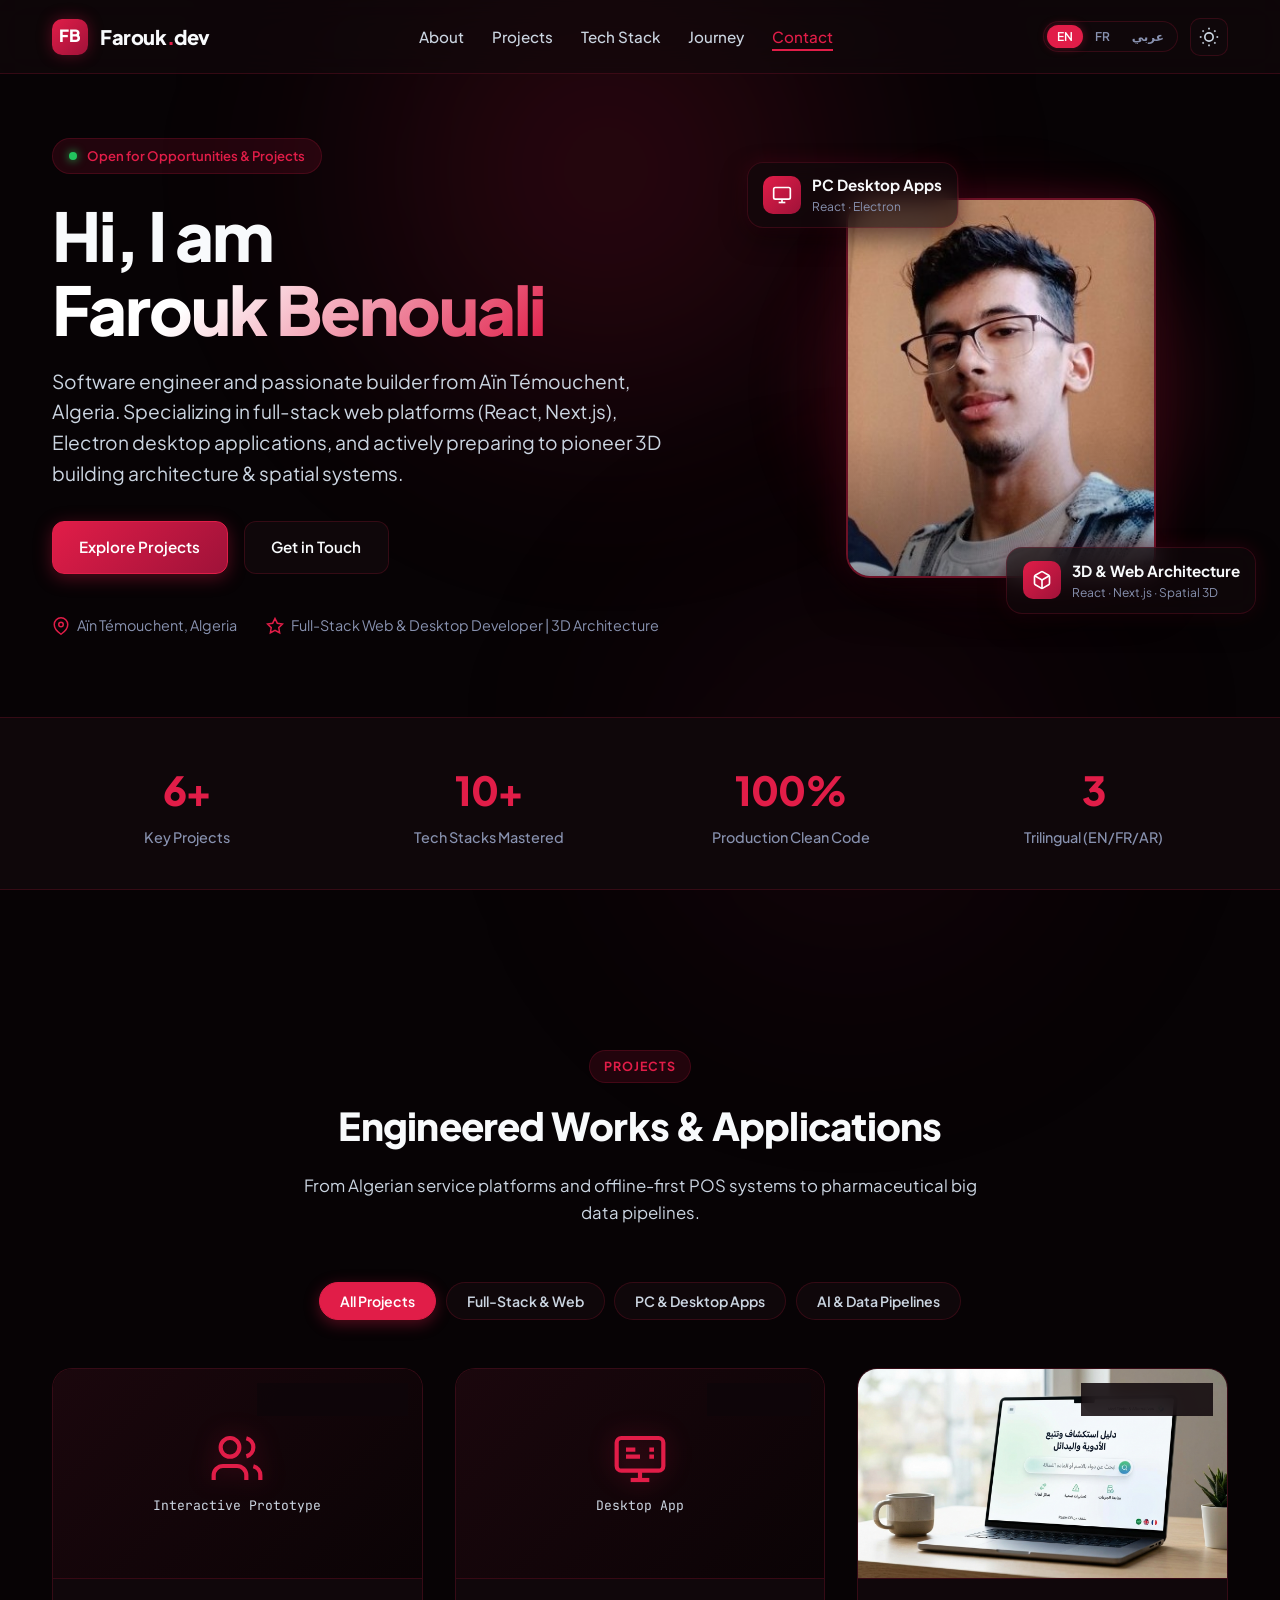
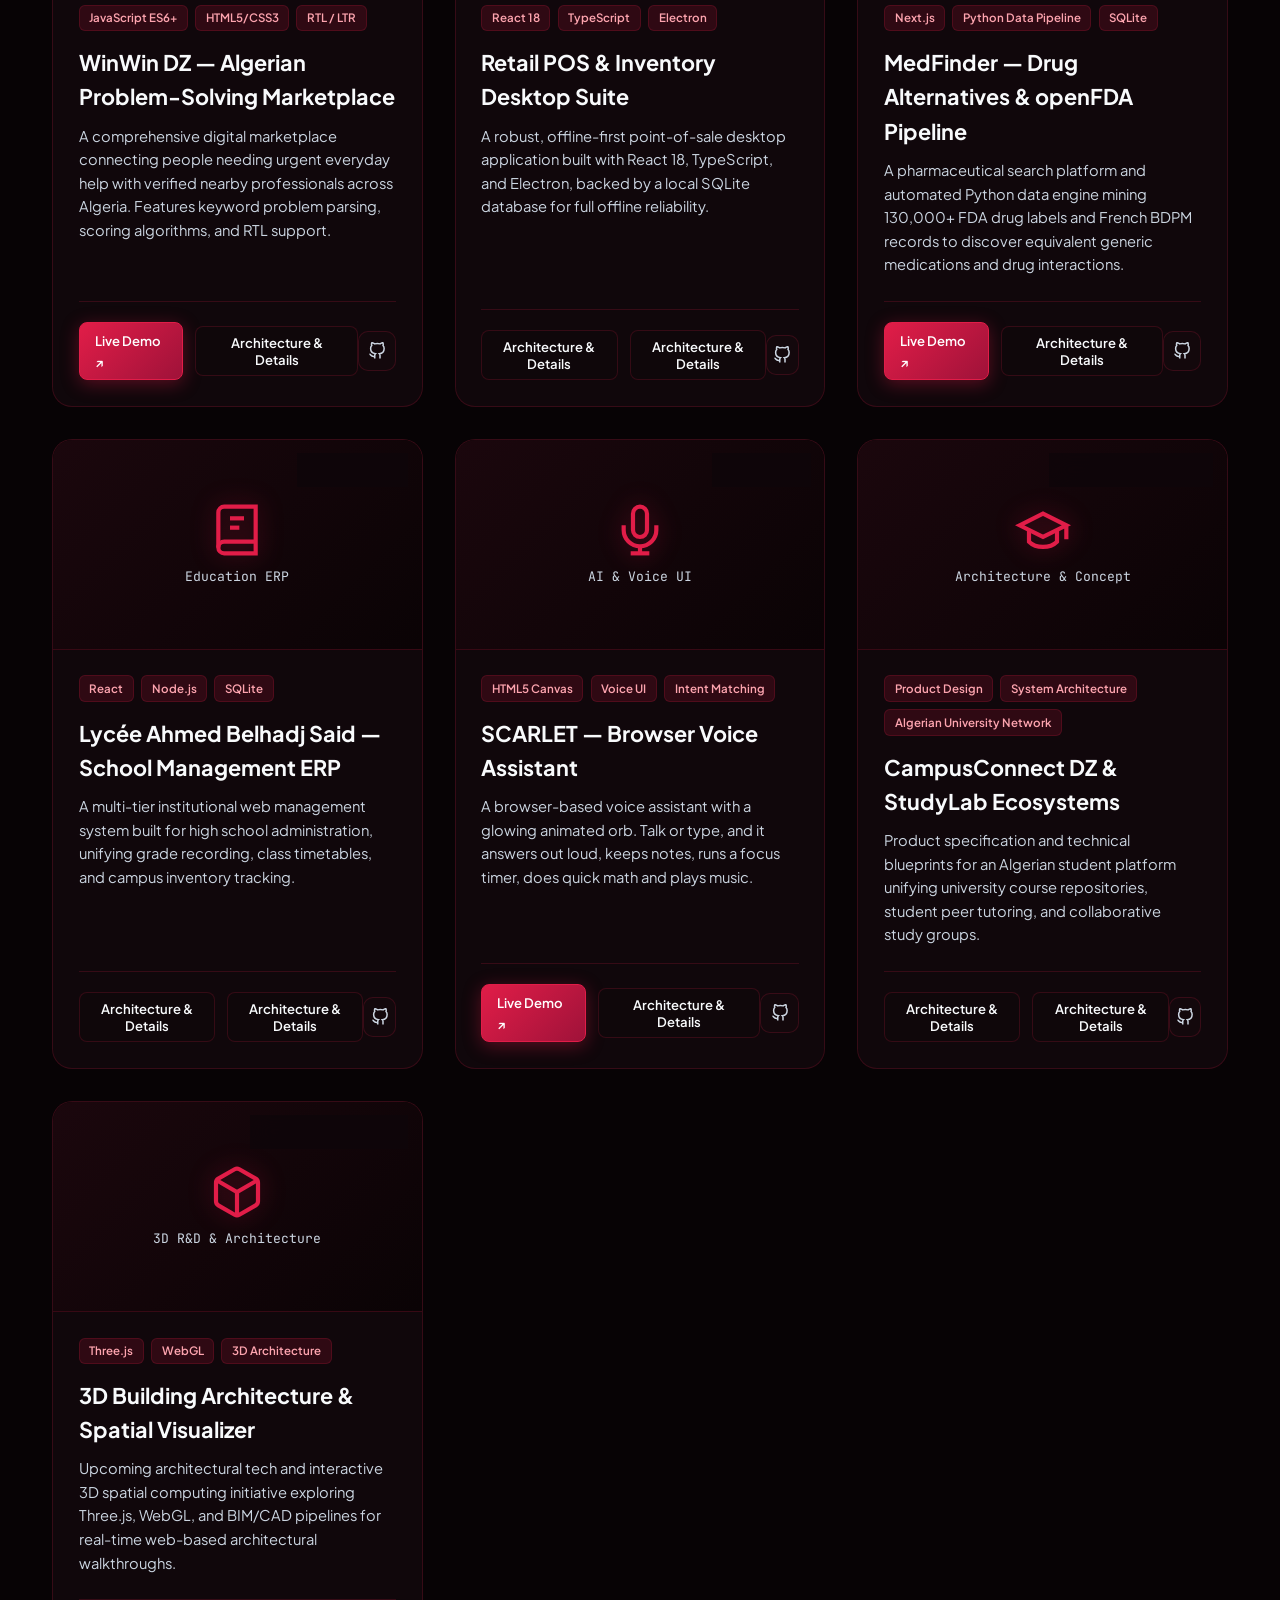
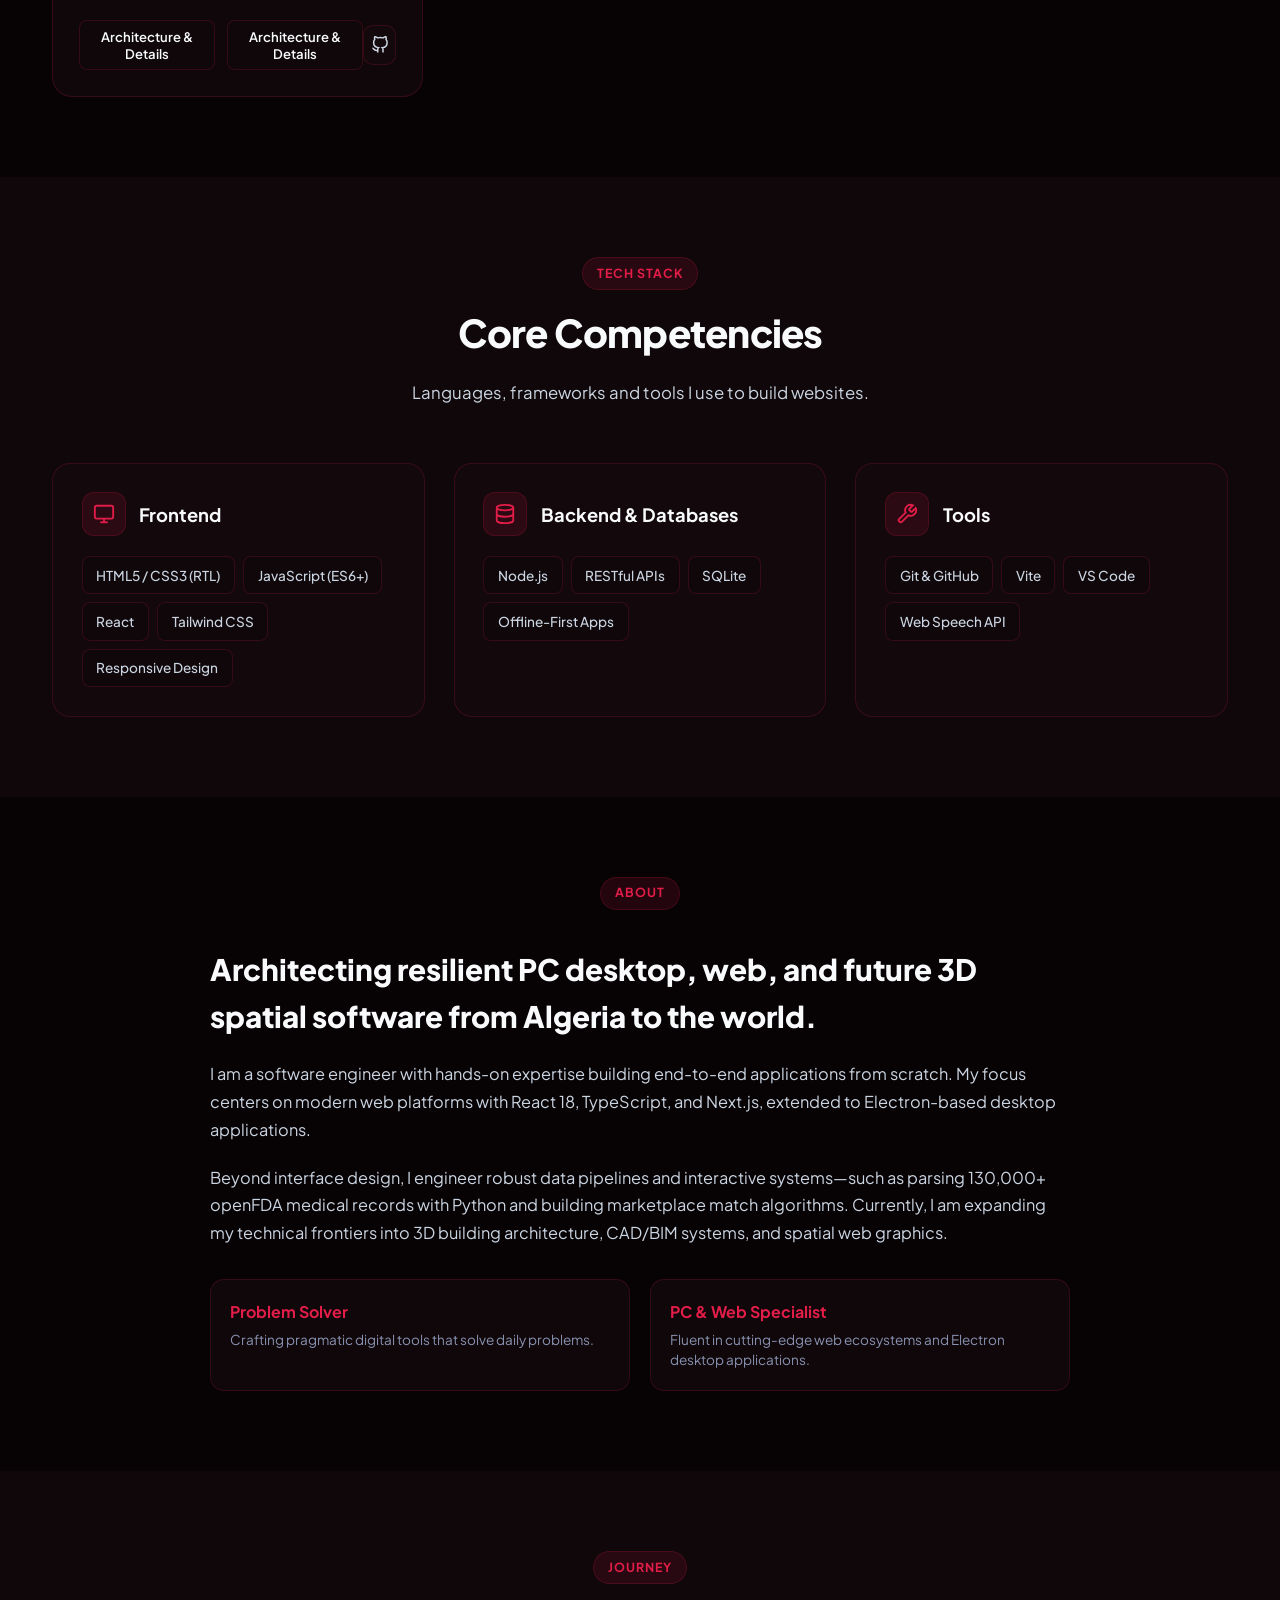
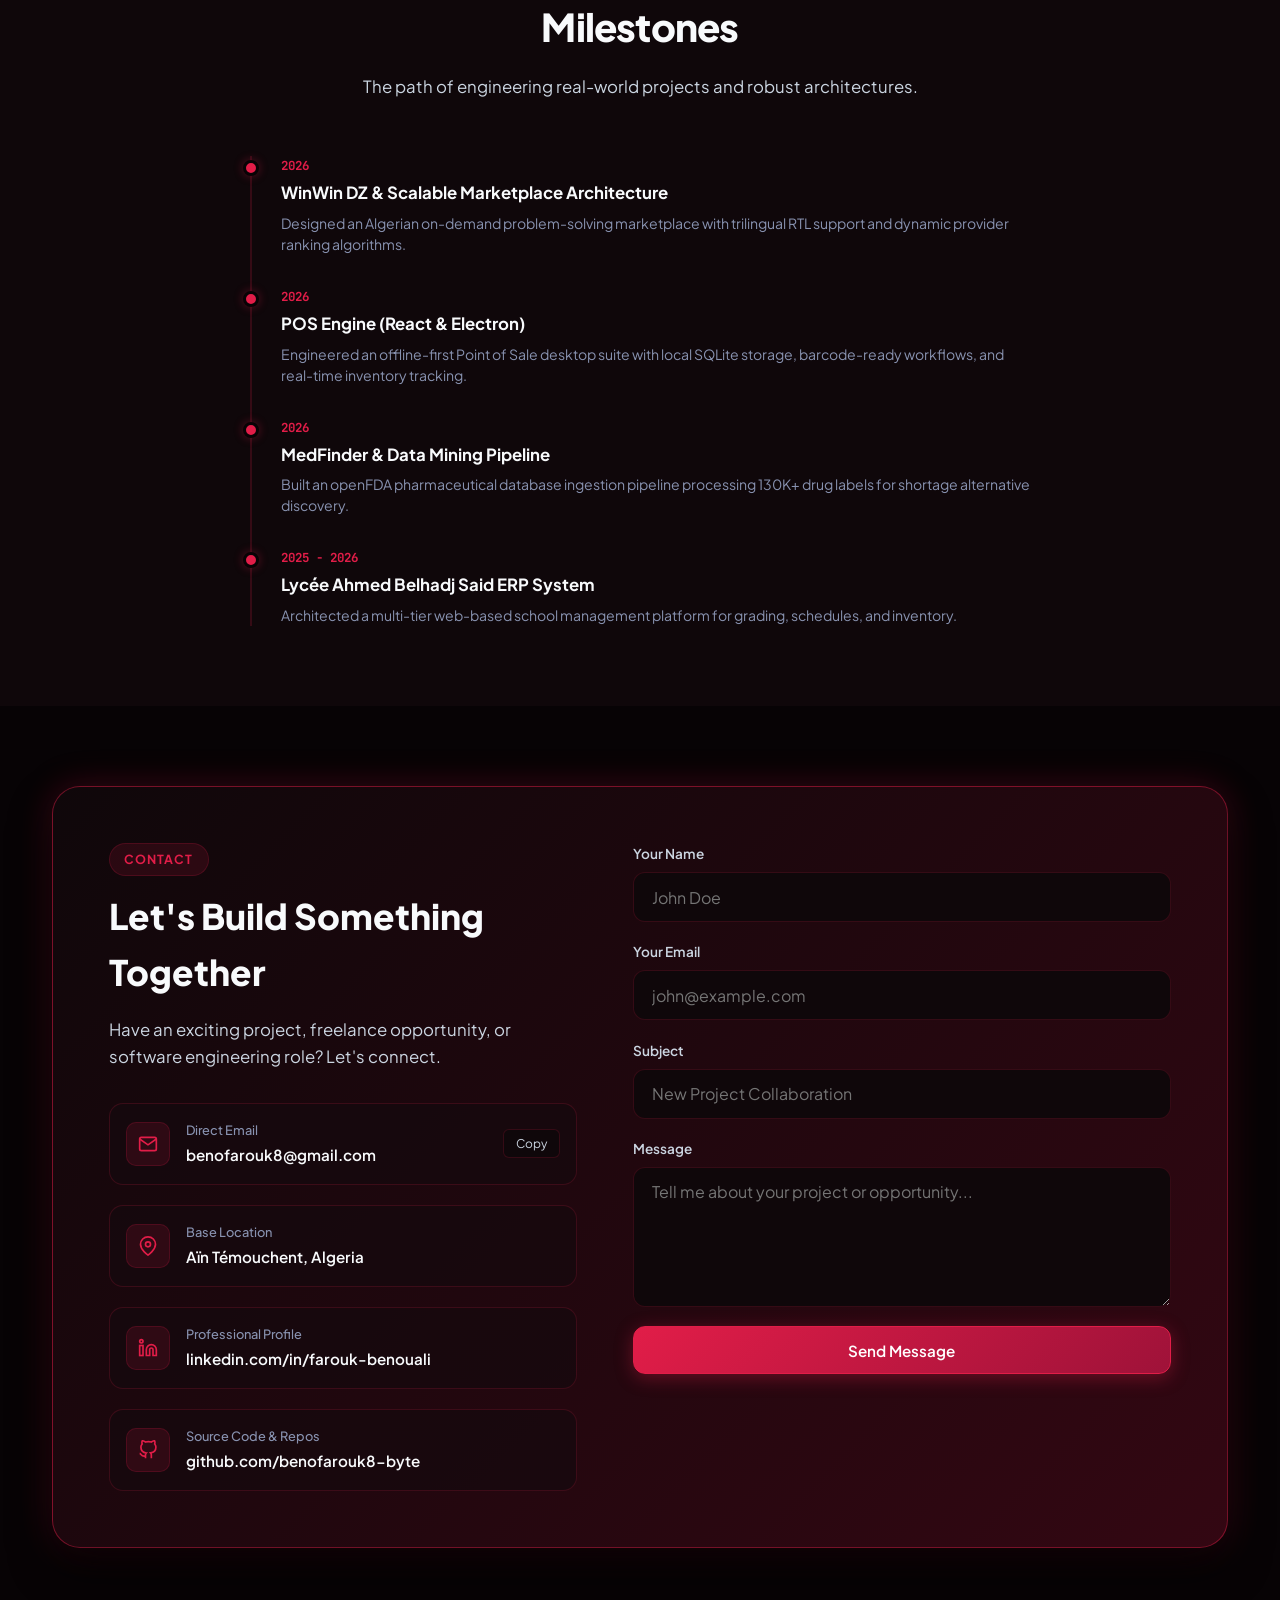
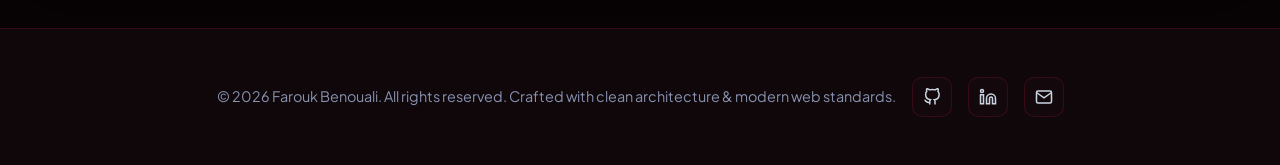
==== commit 1408e76a: "Reframe as Full-Stack Web & Desktop Developer: drop Flutter/mobile, POS and school ERP rewritten as " ====
--- a/index.html
+++ b/index.html
@@ -5,7 +5,7 @@
   <meta name="viewport" content="width=device-width, initial-scale=1.0">
   <title>Farouk Benouali | Full-Stack Web & PC Desktop Software Engineer</title>
   <meta name="description" content="Portfolio of Farouk Benouali - Full-Stack Web Developer & PC Desktop Software Engineer from Aïn Témouchent, Algeria. Specializing in Web platforms, PC Desktop Applications, and 3D Building Architecture.">
-  <meta name="keywords" content="Farouk Benouali, Software Engineer, Web Developer, Desktop Apps, 3D Architecture, React, Next.js, Flutter Desktop, Algeria, Portfolio">
+  <meta name="keywords" content="Farouk Benouali, Software Engineer, Full-Stack Web Developer, Desktop Apps, 3D Architecture, React, Next.js, Electron, Algeria, Portfolio">
   <meta name="author" content="Farouk Benouali">
   
   <!-- Favicon -->
@@ -75,7 +75,7 @@
         </h1>
 
         <p class="hero-subtitle" data-i18n="heroDescription">
-          Software engineer and passionate builder from Aïn Témouchent, Algeria. Specializing in high-performance Flutter desktop/mobile applications, full-stack React/Next.js systems, and data-driven solutions.
+          Software engineer and passionate builder from Aïn Témouchent, Algeria. Specializing in full-stack web platforms (React, Next.js), Electron desktop applications, and data-driven solutions.
         </p>
 
         <div class="hero-actions">
@@ -95,7 +95,7 @@
           </div>
           <div class="meta-item">
             <svg width="18" height="18" viewBox="0 0 24 24" fill="none" stroke="currentColor" stroke-width="2"><polygon points="12 2 15.09 8.26 22 9.27 17 14.14 18.18 21.02 12 17.77 5.82 21.02 7 14.14 2 9.27 8.91 8.26 12 2"></polygon></svg>
-            <span data-i18n="roleTitle">Full-Stack & Flutter Software Developer</span>
+            <span data-i18n="roleTitle">Full-Stack Web & Desktop Developer</span>
           </div>
         </div>
       </div>
@@ -114,7 +114,7 @@
           </div>
           <div class="badge-info">
             <h4>PC Desktop Apps</h4>
-            <p>Flutter Desktop · Electron</p>
+            <p>React · Electron</p>
           </div>
         </div>
 
@@ -247,9 +247,9 @@
         <span class="section-tag" data-i18n="navAbout">About</span>
       </div>
       <div class="about-text about-solo">
-          <h3 data-i18n="aboutHeading">Architecting resilient desktop, mobile, and web software from Algeria to the world.</h3>
+          <h3 data-i18n="aboutHeading">Architecting resilient web and desktop software from Algeria to the world.</h3>
           <p data-i18n="aboutP1">
-            I am a software engineer with hands-on expertise building end-to-end applications from scratch. My work spans reactive mobile and desktop ecosystems in Flutter (Riverpod, Sqflite, Realm) to modern web platforms with React 18, TypeScript, Electron, and Next.js.
+            I am a software engineer with hands-on expertise building end-to-end applications from scratch. My work spans modern web platforms with React 18, TypeScript, and Next.js, to Electron-based desktop applications.
           </p>
           <p data-i18n="aboutP2">
             Beyond interface design, I engineer data pipelines—such as parsing 130,000+ openFDA medical records with Python and building custom algorithmic match-scoring systems for marketplace platforms like WinWin DZ.
@@ -261,7 +261,7 @@
             </div>
             <div class="highlight-box">
               <h4 data-i18n="aboutH2Title">Dual-Engine Mindset</h4>
-              <p data-i18n="aboutH2Desc">Fluent in both native Flutter desktop apps and web ecosystems.</p>
+              <p data-i18n="aboutH2Desc">Fluent across modern web ecosystems and Electron desktop apps.</p>
             </div>
           </div>
         </div>
@@ -286,8 +286,8 @@
           <div class="timeline-item">
             <div class="timeline-dot"></div>
             <div class="timeline-year" data-i18n="t2Year">2026</div>
-            <h4 class="timeline-title" data-i18n="t2Title">Dual POS Engine (Flutter & React/Electron)</h4>
-            <p class="timeline-desc" data-i18n="t2Desc">Engineered offline-first Point of Sale desktop suites with Realm DB, barcode-ready workflows, and real-time inventory tracking.</p>
+            <h4 class="timeline-title" data-i18n="t2Title">POS Engine (React & Electron)</h4>
+            <p class="timeline-desc" data-i18n="t2Desc">Engineered an offline-first Point of Sale desktop suite with local SQLite storage, barcode-ready workflows, and real-time inventory tracking.</p>
           </div>
 
           <div class="timeline-item">
@@ -301,7 +301,7 @@
             <div class="timeline-dot"></div>
             <div class="timeline-year" data-i18n="t4Year">2025 - 2026</div>
             <h4 class="timeline-title" data-i18n="t4Title">Lycée Ahmed Belhadj Said ERP System</h4>
-            <p class="timeline-desc" data-i18n="t4Desc">Architected a multi-tier Flutter desktop/mobile school management platform for grading, schedules, and inventory.</p>
+            <p class="timeline-desc" data-i18n="t4Desc">Architected a multi-tier web-based school management platform for grading, schedules, and inventory.</p>
           </div>
         </div>
     </div>
